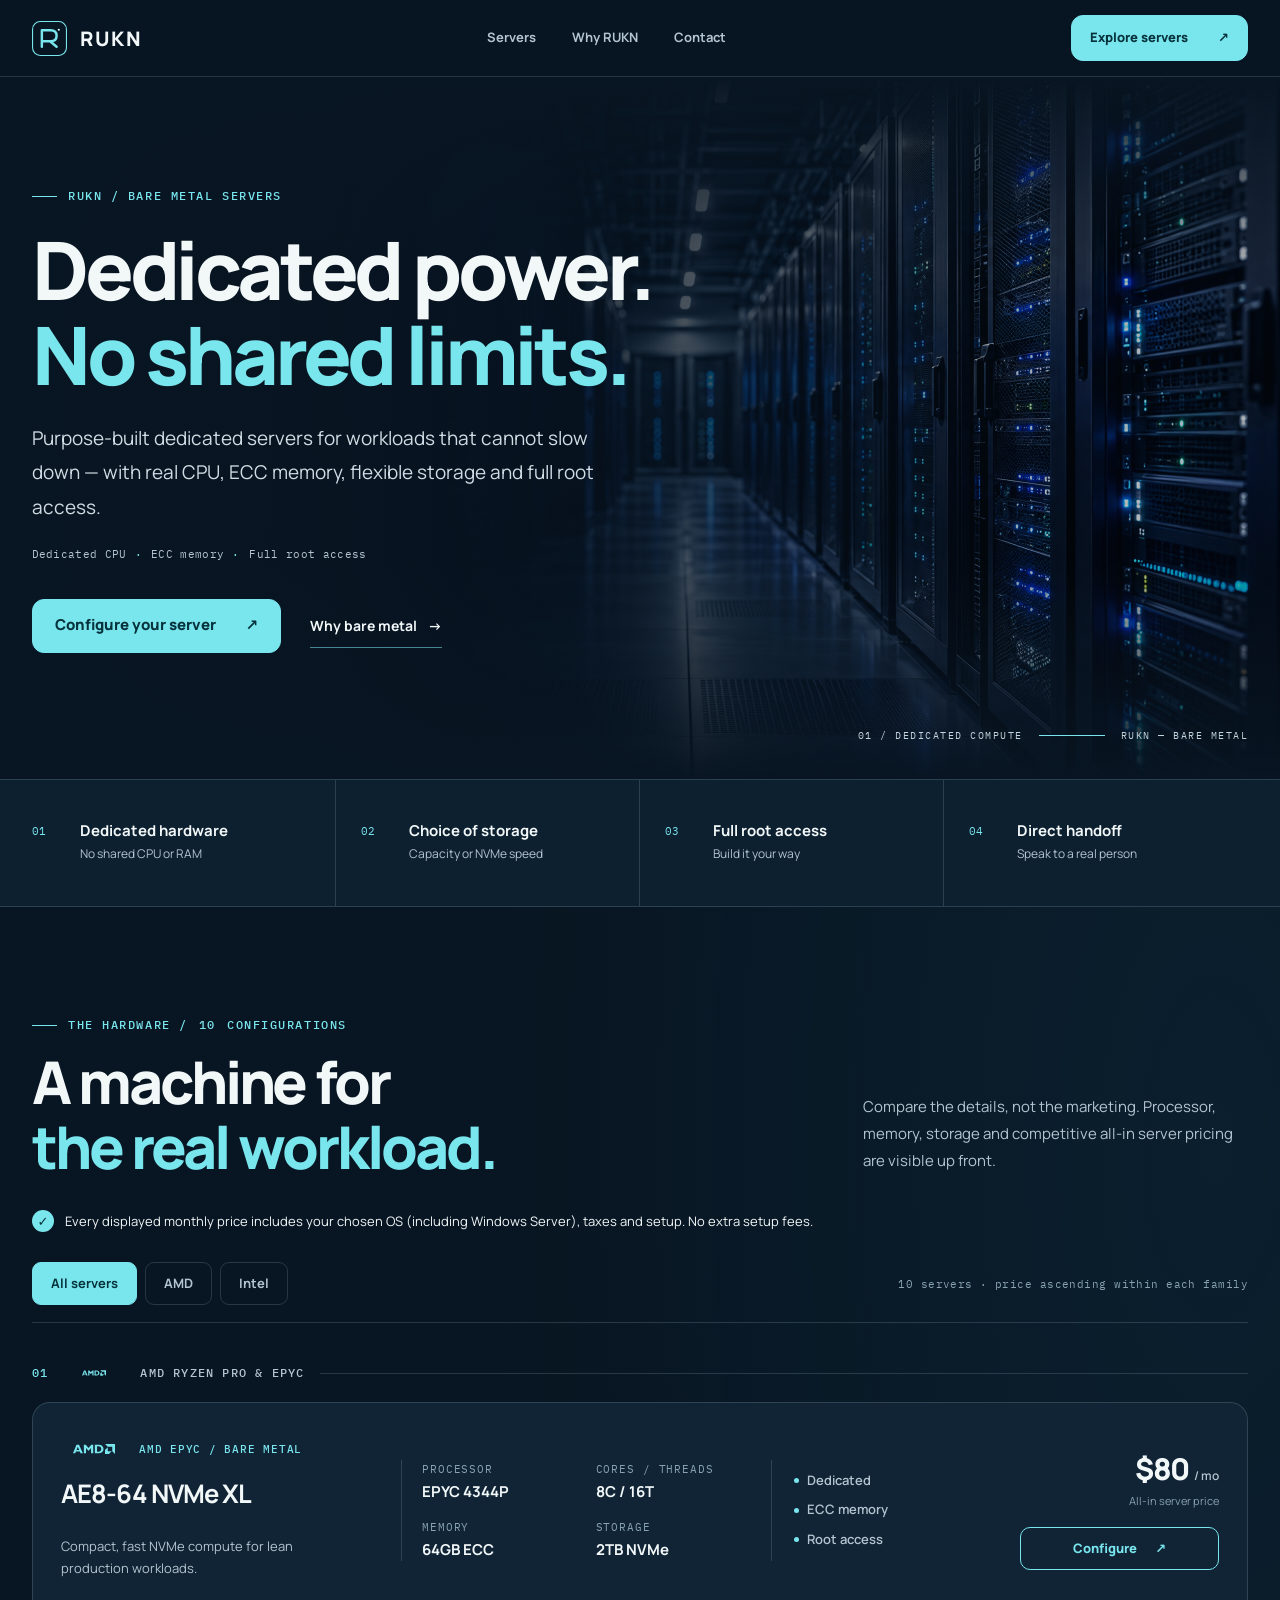
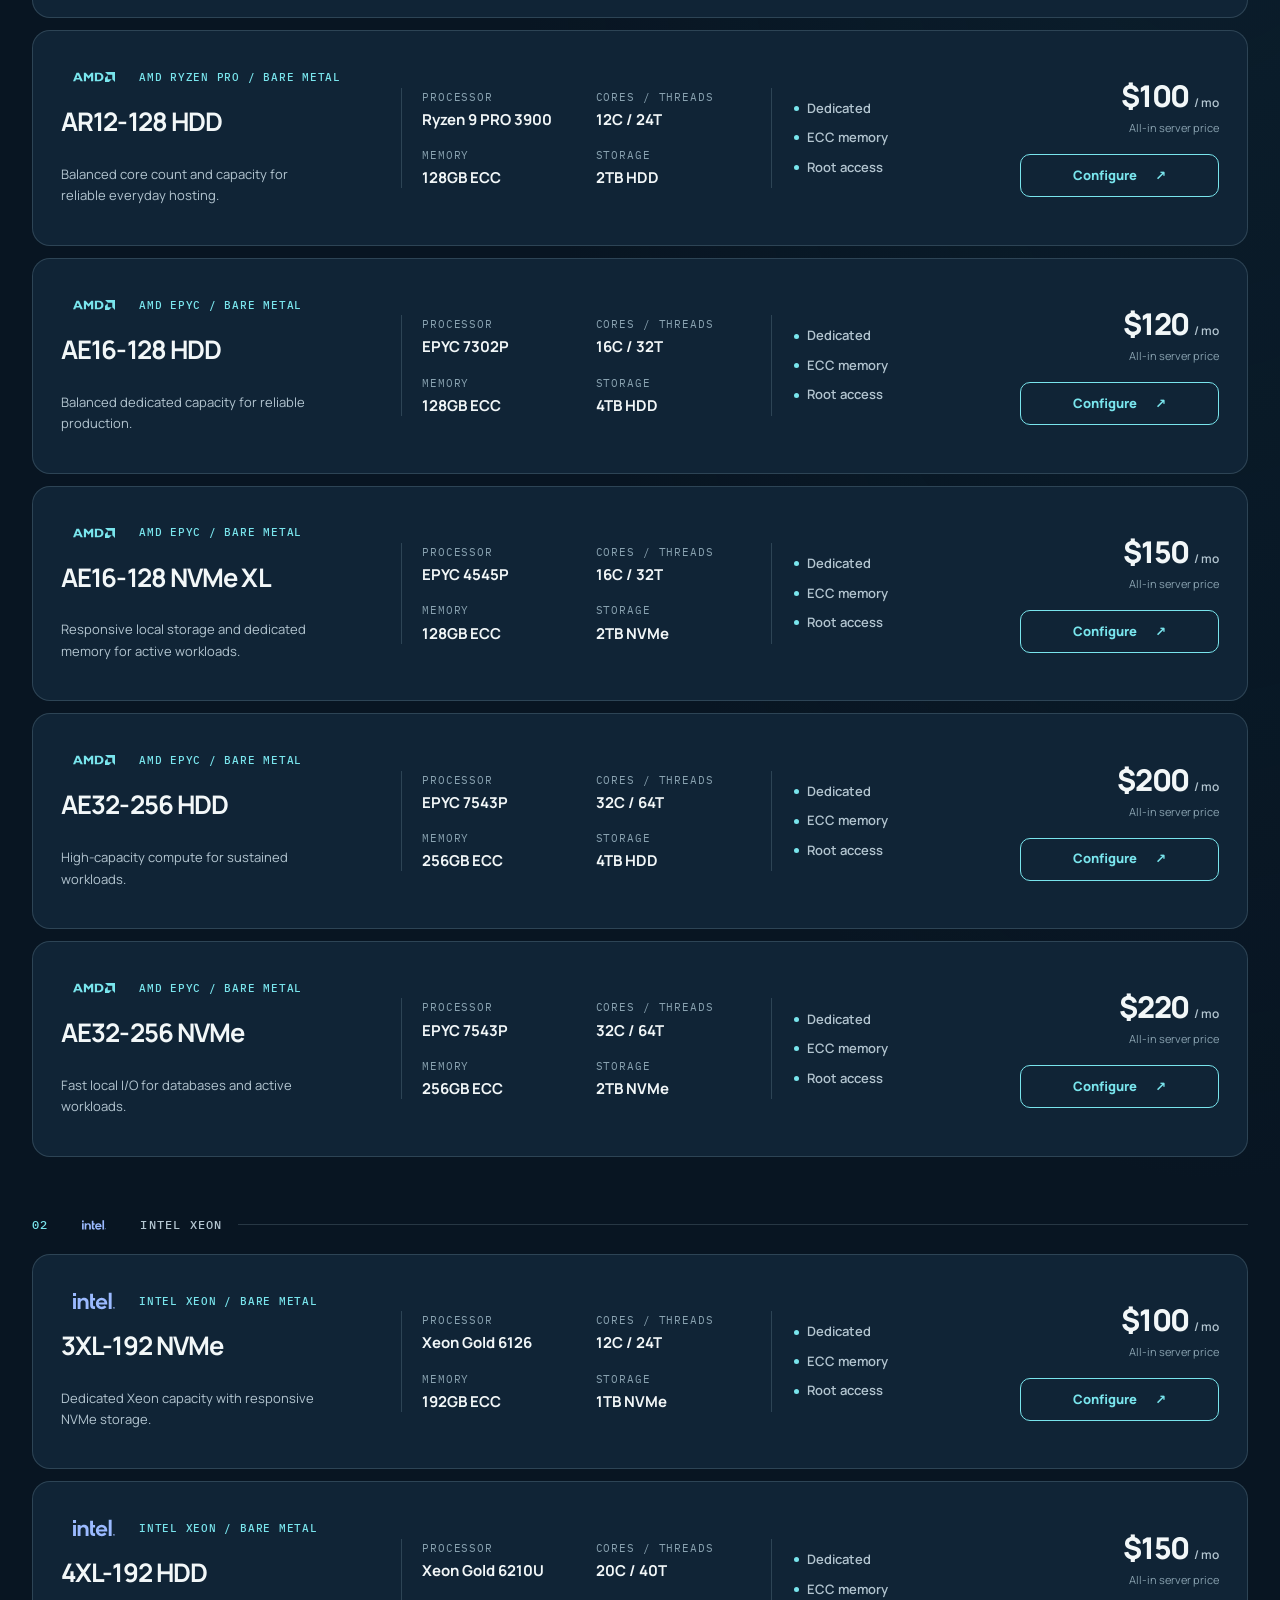
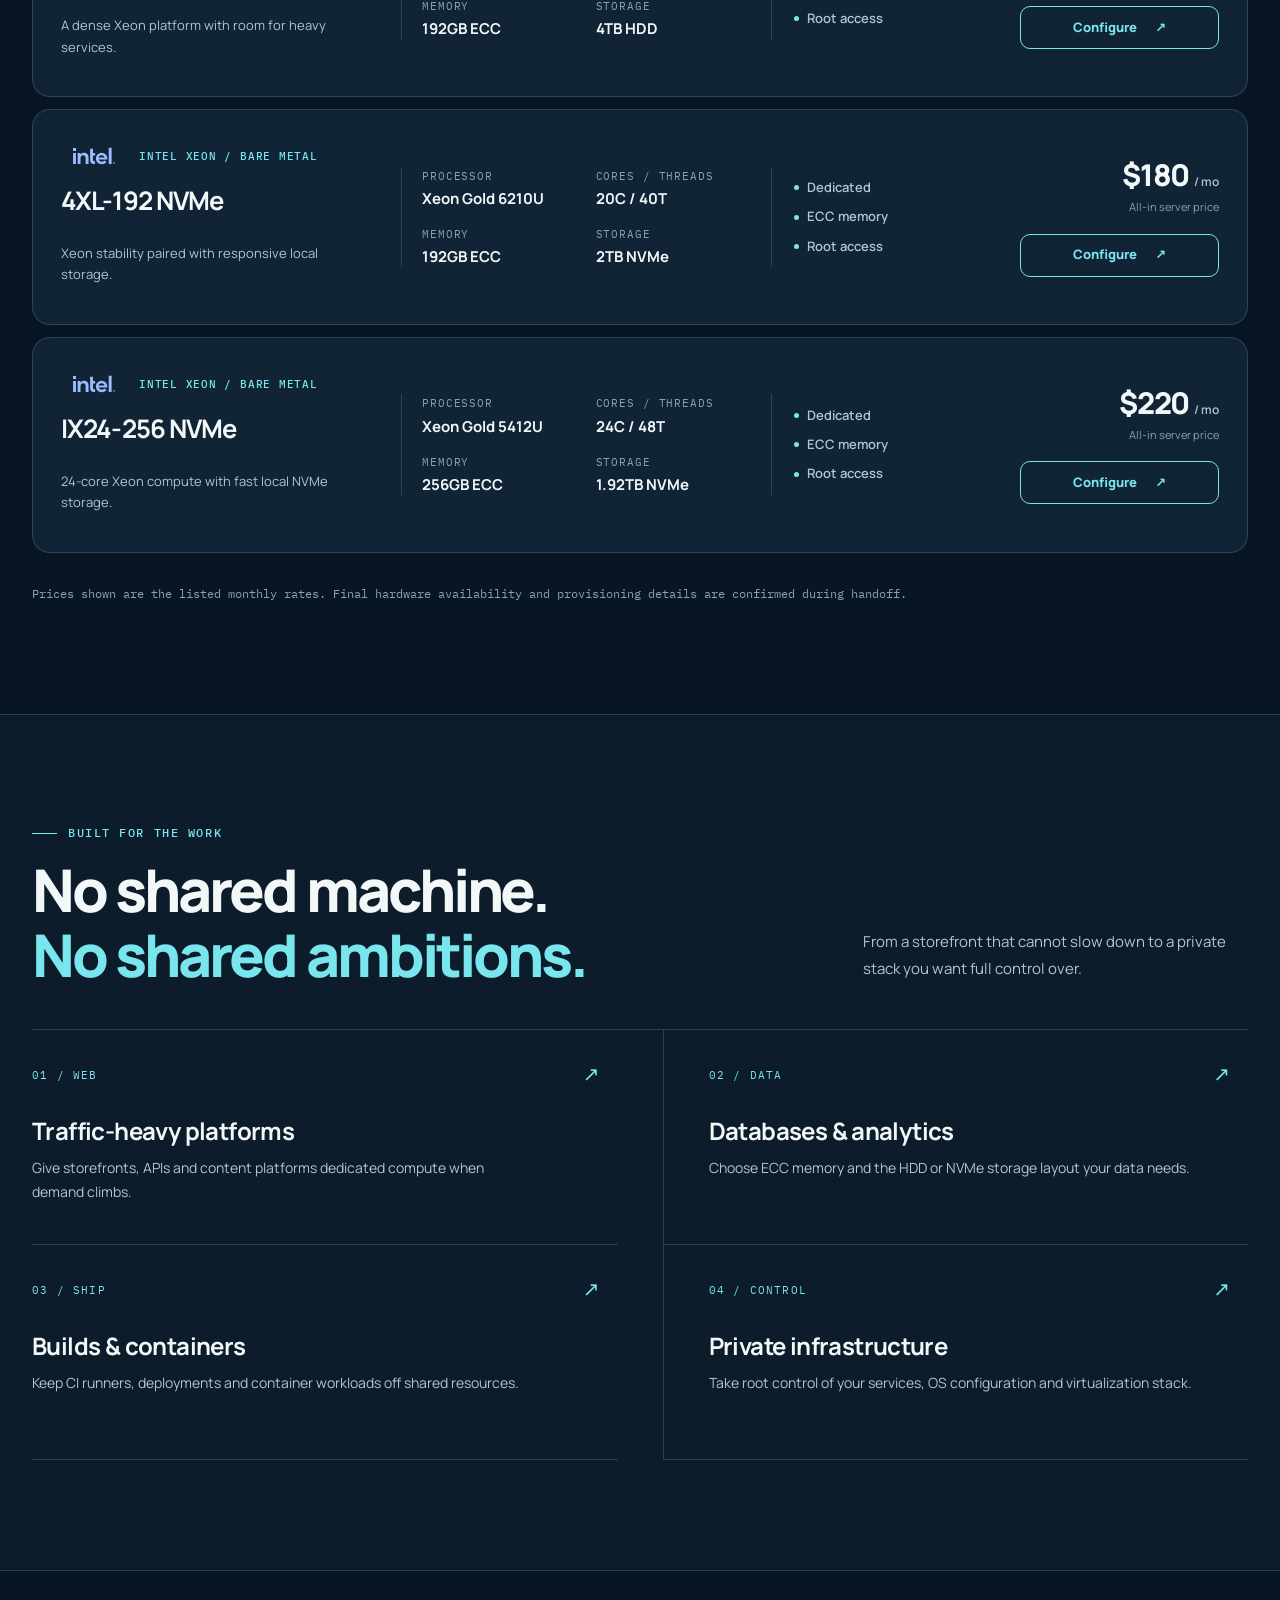
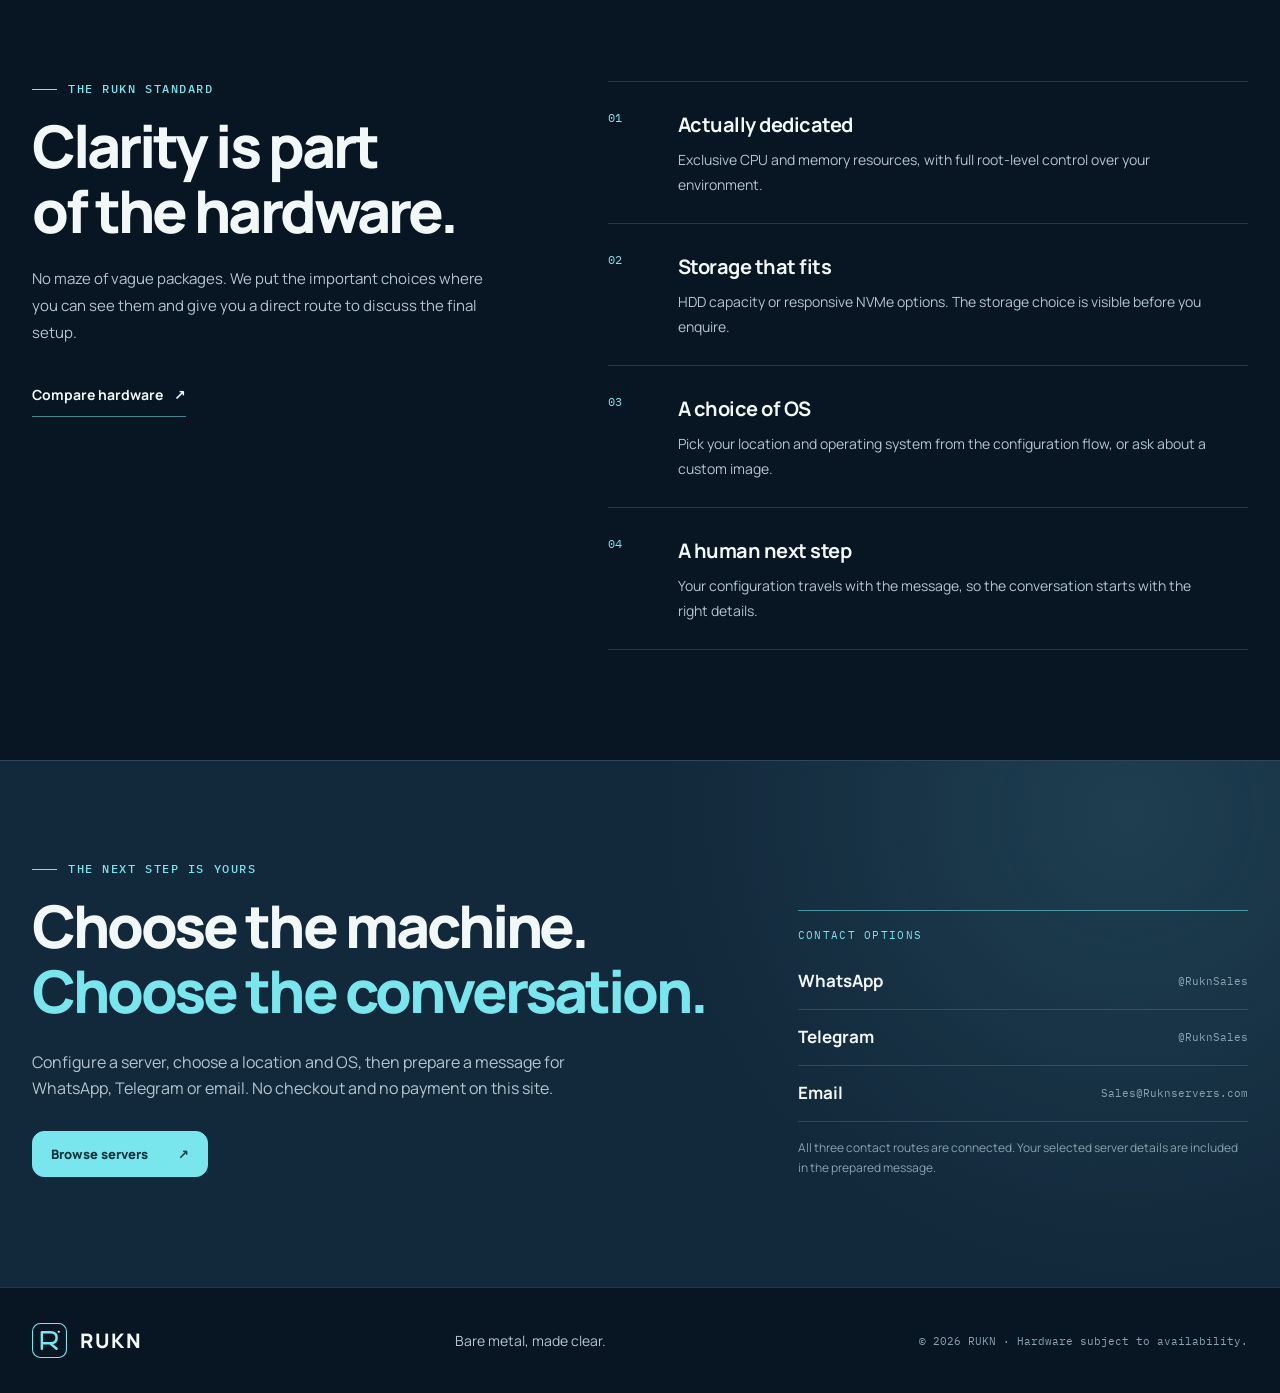
==== index.html @ 2013508a "Improve SEO metadata and social previews" ====
<!doctype html>
<html lang="en">
<head>
  <meta charset="utf-8">
  <meta name="viewport" content="width=device-width, initial-scale=1">
  <meta name="theme-color" content="#081522">
  <meta name="description" content="Compare RUKN dedicated bare metal servers with AMD and Intel CPUs, ECC RAM, NVMe storage, full root access and clear monthly pricing. Contact sales directly.">
  <meta name="keywords" content="dedicated servers, bare metal servers, AMD dedicated servers, Intel Xeon dedicated servers, NVMe dedicated servers, ECC RAM servers, root access servers, RUKN servers">
  <meta name="robots" content="index, follow, max-image-preview:large">
  <meta name="author" content="RUKN"><meta name="application-name" content="RUKN Dedicated Servers">
  <meta name="referrer" content="strict-origin-when-cross-origin">
  <link rel="canonical" href="https://ruknservers.com/">
  <meta property="og:type" content="website">
  <meta property="og:site_name" content="RUKN">
  <meta property="og:locale" content="en_US">
  <meta property="og:title" content="Dedicated Bare Metal Servers | AMD &amp; Intel | RUKN">
  <meta property="og:description" content="Compare RUKN dedicated bare metal servers with AMD and Intel CPUs, ECC RAM, NVMe storage and clear monthly pricing.">
  <meta property="og:url" content="https://ruknservers.com/">
  <meta property="og:image" content="https://ruknservers.com/assets/hero-datacenter.png">
  <meta property="og:image:secure_url" content="https://ruknservers.com/assets/hero-datacenter.png">
  <meta property="og:image:type" content="image/png">
  <meta property="og:image:width" content="2560">
  <meta property="og:image:height" content="1440">
  <meta property="og:image:alt" content="RUKN dedicated bare metal servers in a data center">
  <meta name="twitter:card" content="summary_large_image">
  <meta name="twitter:title" content="Dedicated Bare Metal Servers | AMD &amp; Intel | RUKN">
  <meta name="twitter:description" content="Compare RUKN dedicated bare metal servers with AMD and Intel CPUs, ECC RAM, NVMe storage and clear monthly pricing.">
  <meta name="twitter:image" content="https://ruknservers.com/assets/hero-datacenter.png">
  <meta name="twitter:image:alt" content="RUKN dedicated bare metal servers">
  <title>Dedicated Bare Metal Servers | AMD &amp; Intel | RUKN</title>
  <script type="application/ld+json">
  {
    "@context": "https://schema.org",
    "@type": "Organization",
    "name": "RUKN",
    "url": "https://ruknservers.com/",
    "description": "Dedicated bare metal servers with AMD and Intel CPUs, ECC RAM, NVMe storage, full root access and direct sales contact.",
    "logo": "https://ruknservers.com/assets/icons/rukn-mark.svg",
    "email": "mailto:Sales@Ruknservers.com",
    "sameAs": ["https://t.me/RuknSales", "https://wa.me/RuknSales"]
  }
  </script>

  <link rel="icon" type="image/svg+xml" href="/assets/icons/rukn-mark.svg?v=2">
  <link rel="preconnect" href="https://fonts.googleapis.com">
  <link rel="preconnect" href="https://fonts.gstatic.com" crossorigin>
  <link rel="stylesheet" href="https://fonts.googleapis.com/css2?family=IBM+Plex+Mono:wght@400;500;600&family=Manrope:wght@400;500;600;700;800&display=swap">
  <link rel="stylesheet" href="/assets/styles.css?v=20261002-hero-motion-v6">
  <script src="/assets/app.js?v=20261002-order-summary-v2" defer></script>
</head>
<body>
  <a class="skip-link" href="#main">Skip to content</a>
  <header class="site-header">
    <div class="container nav">
      <a class="brand" href="#top" aria-label="RUKN home"><span class="brand-mark" aria-hidden="true"><img src="/assets/icons/rukn-mark.svg?v=2" alt="" width="35" height="35"></span><span class="brand-word">RUKN</span></a>
      <nav class="nav-links" aria-label="Main navigation"><a href="#servers">Servers</a><a href="#standard">Why RUKN</a><a href="#contact">Contact</a></nav>
      <a class="nav-cta" href="#servers">Explore servers <span aria-hidden="true">↗</span></a>
    </div>
  </header>

  <main id="main">
    <section class="hero" id="top" aria-labelledby="hero-title">
      <div class="hero-art" aria-hidden="true"></div>
      <div class="container hero-inner">
        <div class="hero-content">
          <div class="eyebrow"><span class="eyebrow-dot"></span>RUKN / BARE METAL SERVERS</div>
          <h1 id="hero-title">Dedicated power.<br><em>No shared limits.</em></h1>
          <p class="hero-copy">Purpose-built dedicated servers for workloads that cannot slow down — with real CPU, ECC memory, flexible storage and full root access.</p>
          <div class="hero-proof" aria-label="Dedicated server benefits"><span>Dedicated CPU</span><span>ECC memory</span><span>Full root access</span></div>
          <div class="hero-actions"><a class="button-primary" href="#servers">Configure your server <span aria-hidden="true">↗</span></a><a class="button-text" href="#standard">Why bare metal <span aria-hidden="true">→</span></a></div>
        </div>
        <div class="hero-caption" aria-hidden="true"><span>01 / DEDICATED COMPUTE</span><span class="caption-line"></span><span>RUKN — BARE METAL</span></div>
      </div>
    </section>

    <section class="trust-bar" aria-label="RUKN service fundamentals"><div class="container trust-inner">
      <div><span class="trust-number">01</span><strong>Dedicated hardware</strong><small>No shared CPU or RAM</small></div>
      <div><span class="trust-number">02</span><strong>Choice of storage</strong><small>Capacity or NVMe speed</small></div>
      <div><span class="trust-number">03</span><strong>Full root access</strong><small>Build it your way</small></div>
      <div><span class="trust-number">04</span><strong>Direct handoff</strong><small>Speak to a real person</small></div>
    </div></section>

    <section class="catalog section" id="servers" aria-labelledby="catalog-title"><div class="container">
      <div class="section-head"><div><div class="eyebrow">THE HARDWARE / <span id="totalCount">10</span> CONFIGURATIONS</div><h2 id="catalog-title">A machine for<br><em>the real workload.</em></h2></div><p>Compare the details, not the marketing. Processor, memory, storage and competitive all-in server pricing are visible up front.</p></div>
      <p class="pricing-inclusion"><span aria-hidden="true">✓</span>Every displayed monthly price includes your chosen OS (including Windows Server), taxes and setup. No extra setup fees.</p>
      <div class="catalog-toolbar"><div class="catalog-nav" role="group" aria-label="Filter server families"><button class="filter-button active" type="button" data-filter="all" aria-pressed="true">All servers</button><button class="filter-button" type="button" data-filter="amd" aria-pressed="false">AMD</button><button class="filter-button" type="button" data-filter="intel" aria-pressed="false">Intel</button></div><p class="catalog-sort" id="catalogCount" aria-live="polite">10 servers · price ascending within each family</p></div>
      <div class="catalog-group" id="amdGroup"><div class="group-heading"><span class="group-number">01</span><img src="/assets/icons/amd.svg?v=2" width="60" height="24" alt="AMD"><span>AMD Ryzen PRO &amp; EPYC</span><span class="group-rule"></span></div><div class="product-list" id="amdList"></div></div>
      <div class="catalog-group" id="intelGroup"><div class="group-heading"><span class="group-number">02</span><img src="/assets/icons/intel.svg?v=2" width="60" height="24" alt="Intel"><span>Intel Xeon</span><span class="group-rule"></span></div><div class="product-list" id="intelList"></div></div>
      <p class="catalog-disclaimer">Prices shown are the listed monthly rates. Final hardware availability and provisioning details are confirmed during handoff.</p>
    </div></section>

    <section class="use-section section" aria-labelledby="use-title"><div class="container"><div class="section-head section-head-compact"><div><div class="eyebrow">BUILT FOR THE WORK</div><h2 id="use-title">No shared machine.<br><em>No shared ambitions.</em></h2></div><p>From a storefront that cannot slow down to a private stack you want full control over.</p></div>
      <div class="use-grid">
        <a class="use-card" href="#servers"><span>01 / WEB</span><h3>Traffic-heavy platforms</h3><p>Give storefronts, APIs and content platforms dedicated compute when demand climbs.</p><i aria-hidden="true">↗</i></a>
        <a class="use-card" href="#servers"><span>02 / DATA</span><h3>Databases &amp; analytics</h3><p>Choose ECC memory and the HDD or NVMe storage layout your data needs.</p><i aria-hidden="true">↗</i></a>
        <a class="use-card" href="#servers"><span>03 / SHIP</span><h3>Builds &amp; containers</h3><p>Keep CI runners, deployments and container workloads off shared resources.</p><i aria-hidden="true">↗</i></a>
        <a class="use-card" href="#servers"><span>04 / CONTROL</span><h3>Private infrastructure</h3><p>Take root control of your services, OS configuration and virtualization stack.</p><i aria-hidden="true">↗</i></a>
      </div>
    </div></section>

    <section class="standard-section section" id="standard" aria-labelledby="standard-title"><div class="container standard-layout"><div class="standard-intro"><div class="eyebrow">THE RUKN STANDARD</div><h2 id="standard-title">Clarity is part<br>of the hardware.</h2><p>No maze of vague packages. We put the important choices where you can see them and give you a direct route to discuss the final setup.</p><a class="inline-link" href="#servers">Compare hardware <span aria-hidden="true">↗</span></a></div><div class="standard-list"><article><span>01</span><div><h3>Actually dedicated</h3><p>Exclusive CPU and memory resources, with full root-level control over your environment.</p></div></article><article><span>02</span><div><h3>Storage that fits</h3><p>HDD capacity or responsive NVMe options. The storage choice is visible before you enquire.</p></div></article><article><span>03</span><div><h3>A choice of OS</h3><p>Pick your location and operating system from the configuration flow, or ask about a custom image.</p></div></article><article><span>04</span><div><h3>A human next step</h3><p>Your configuration travels with the message, so the conversation starts with the right details.</p></div></article></div></div></section>

    <section class="contact-section" id="contact" aria-labelledby="contact-title"><div class="container contact-layout"><div><div class="eyebrow">THE NEXT STEP IS YOURS</div><h2 id="contact-title">Choose the machine.<br><em>Choose the conversation.</em></h2><p>Configure a server, choose a location and OS, then prepare a message for WhatsApp, Telegram or email. No checkout and no payment on this site.</p><a class="button-primary" href="#servers">Browse servers <span aria-hidden="true">↗</span></a></div><div class="contact-rail"><span class="contact-rail-title">CONTACT OPTIONS</span><div class="contact-route">WhatsApp <span>@RuknSales</span></div><div class="contact-route">Telegram <span>@RuknSales</span></div><div class="contact-route">Email <span>Sales@Ruknservers.com</span></div><small>All three contact routes are connected. Your selected server details are included in the prepared message.</small></div></div></section>
  </main>
  <footer class="site-footer"><div class="container footer-inner"><a class="brand" href="#top" aria-label="RUKN, back to top"><span class="brand-mark" aria-hidden="true"><img src="/assets/icons/rukn-mark.svg?v=2" alt="" width="35" height="35"></span><span class="brand-word">RUKN</span></a><p>Bare metal, made clear.</p><small>© 2026 RUKN · Hardware subject to availability.</small></div></footer>

  <dialog class="order-dialog" id="orderDialog" aria-labelledby="orderTitle" aria-describedby="orderDescription"><div class="order-shell">
    <div class="order-top"><div><div class="eyebrow">CONFIGURE YOUR SERVER</div><h2 id="orderTitle">Server</h2><p id="orderDescription">Choose your preferences and prepare your message. No payment is taken here.</p></div><button class="dialog-close" type="button" data-close-order aria-label="Close configuration dialog">×</button></div>
    <aside class="order-selected" aria-label="Order summary"><span class="selected-label">ORDER SUMMARY</span><div class="order-hero-line"><strong id="orderHardware">—</strong><span class="order-selected-price" id="summaryPrice">—</span></div><small class="order-inclusion">Chosen OS (including Windows), taxes &amp; setup included</small></aside>
    <fieldset class="order-fieldset" id="locationField">
      <legend><span>01</span> Server location</legend>
      <div class="location-choice" role="radiogroup" aria-label="Select server country">
        <label><input type="radio" name="country" value="USA"><span class="location-option"><img src="/assets/icons/flags/us.svg?v=1" alt="" width="24" height="16"><span class="location-name">USA</span></span></label>
        <label><input type="radio" name="country" value="Germany"><span class="location-option"><img src="/assets/icons/flags/de.svg?v=1" alt="" width="24" height="16"><span class="location-name">Germany</span></span></label>
        <label><input type="radio" name="country" value="Spain"><span class="location-option"><img src="/assets/icons/flags/es.svg?v=1" alt="" width="24" height="16"><span class="location-name">Spain</span></span></label>
        <label><input type="radio" name="country" value="France"><span class="location-option"><img src="/assets/icons/flags/fr.svg?v=1" alt="" width="24" height="16"><span class="location-name">France</span></span></label>
        <label><input type="radio" name="country" value="UK"><span class="location-option"><img src="/assets/icons/flags/gb.svg?v=1" alt="" width="24" height="16"><span class="location-name">UK</span></span></label>
      </div>
    </fieldset>
    <fieldset class="order-fieldset" id="osField"><legend><span>02</span> Operating system</legend><p class="field-help">Tap an OS to select it, then choose a version if needed.</p><input type="hidden" id="os" value=""><div class="os-choice" role="group" aria-label="Choose operating system"><div class="os-tile" data-os-family="Ubuntu"><button type="button" class="os-family-button" aria-pressed="false"><img src="/assets/icons/ubuntu.svg?v=2" alt="" width="24" height="24"><span>Ubuntu</span></button><select class="os-version-select" aria-label="Ubuntu version"><option>24.04 LTS</option><option>26.04 LTS</option></select></div><div class="os-tile" data-os-family="Debian"><button type="button" class="os-family-button" aria-pressed="false"><img src="/assets/icons/debian.svg?v=2" alt="" width="24" height="24"><span>Debian</span></button><select class="os-version-select" aria-label="Debian version"><option>12</option><option>13</option></select></div><div class="os-tile" data-os-family="AlmaLinux"><button type="button" class="os-family-button" aria-pressed="false"><img src="/assets/icons/almalinux.svg?v=2" alt="" width="24" height="24"><span>AlmaLinux</span></button><select class="os-version-select" aria-label="AlmaLinux version"><option>9</option></select></div><div class="os-tile" data-os-family="Windows"><button type="button" class="os-family-button" aria-pressed="false"><span class="windows-logo" aria-hidden="true"><i></i><i></i><i></i><i></i></span><span>Windows</span></button><select class="os-version-select" aria-label="Windows Server version"><option>Server 2025</option><option>Server 2022</option></select></div><button type="button" class="os-custom" data-os="Other / Custom" aria-pressed="false"><span class="os-custom-icon" aria-hidden="true">+</span><span>Other<small>Custom image</small></span></button></div></fieldset>
    <fieldset class="order-fieldset" id="channelField"><legend><span>03</span> Preferred contact</legend><div class="channel-choice" role="group" aria-label="Choose contact channel"><button class="channel-card" type="button" data-channel="whatsapp" aria-pressed="false"><span class="channel-icon whatsapp-icon" aria-hidden="true"><svg viewBox="0 0 24 24"><path d="M12 3a8.8 8.8 0 0 0-7.6 13.3L3 21l4.9-1.3A9 9 0 1 0 12 3Z"/><path d="M8.4 8.2c.2-.3.4-.3.7.1l.6 1.4c.1.2.1.4-.1.6l-.5.6c.6 1.1 1.5 2 2.6 2.6l.6-.5c.2-.2.4-.2.6-.1l1.4.6c.3.1.4.3.4.5v.5c0 .3-.1.5-.3.7-.3.3-.8.5-1.3.5-1.1 0-2.8-.8-4.1-2.1s-2.1-3-2.1-4.1c0-.5.2-1 .5-1.3Z"/></svg></span><strong>WhatsApp</strong><small>Direct message</small></button><button class="channel-card" type="button" data-channel="telegram" aria-pressed="false"><span class="channel-icon telegram-icon" aria-hidden="true"><svg viewBox="0 0 24 24"><path d="m21 4-17.5 6.8c-.8.3-.8 1.4 0 1.7l4.3 1.4 1.7 5.4c.2.7 1.1.9 1.6.4l2.4-2.4 4.5 3.3c.6.4 1.4.1 1.6-.6L22 5.2c.2-.8-.4-1.5-1-1.2Z"/><path d="m8 13.9 8.7-6.1"/></svg></span><strong>Telegram</strong><small>Direct message</small></button><button class="channel-card" type="button" data-channel="email" aria-pressed="false"><span class="channel-icon email-icon" aria-hidden="true">✉</span><strong>Email</strong><small>Open email draft</small></button></div></fieldset>
    <div class="order-bottom"><div class="order-mini-summary"><span id="summaryServer">Server</span><small id="selectionSummary">Choose your location, OS and contact</small></div><p class="form-error" id="formError" role="alert"></p><button class="dialog-submit" type="button" id="sendOrder" disabled>Choose a contact method <span aria-hidden="true">↗</span></button><div class="form-success" id="formSuccess" role="status" aria-live="polite"></div><p class="contact-note">Select a channel to continue · WhatsApp @RuknSales · Telegram @RuknSales · Sales@Ruknservers.com</p></div>
  </div></dialog>
</body>
</html>
---- assets/styles.css ----
:root {
  --ink: #081522;
  --ink-soft: #0d1e2e;
  --surface: #122639;
  --surface-high: #193248;
  --line: rgba(191, 222, 238, .17);
  --line-hot: rgba(121, 229, 237, .55);
  --text: #f2f7f8;
  --muted: #b3c5d0;
  --subtle: #89a2b0;
  --accent: #79e5ed;
  --accent-ink: #06323c;
  --accent-soft: rgba(121, 229, 237, .11);
  --danger: #ffafa4;
  --max: 1320px;
}
* { box-sizing: border-box; }
html { scroll-behavior: smooth; scroll-padding-top: 90px; }
body { margin: 0; background: var(--ink); color: var(--text); font: 400 16px/1.65 'Manrope', system-ui, sans-serif; }
body:has(dialog[open]) { overflow: hidden; }
a { color: inherit; text-decoration: none; }
button, select { font: inherit; }
button { cursor: pointer; }
img, svg { display: block; }
.container { width: min(calc(100% - 64px), var(--max)); margin-inline: auto; }
:focus-visible { outline: 2px solid var(--accent); outline-offset: 3px; }
.skip-link { position: fixed; top: -60px; left: 12px; z-index: 100; padding: 10px 16px; background: var(--accent); color: var(--accent-ink); border-radius: 0 0 12px 12px; font-weight: 800; }
.skip-link:focus { top: 0; }
.eyebrow, .trust-number, .group-heading, .spec-label, .product-kicker, .use-card > span, .standard-list article > span, .catalog-sort, .selected-label, .order-fieldset legend, .contact-rail-title, .contact-note, .hero-caption, .catalog-disclaimer, .site-footer small { font-family: 'IBM Plex Mono', ui-monospace, monospace; }
.eyebrow { display: flex; align-items: center; gap: 11px; color: var(--accent); font-size: 12px; font-weight: 500; letter-spacing: .13em; line-height: 1.4; }
.eyebrow::before { content: ''; flex: 0 0 25px; height: 1px; background: var(--accent); }
.eyebrow-dot { display: none; }

/* Navigation */
.site-header { position: sticky; top: 0; z-index: 30; background: rgba(8, 21, 34, .94); border-bottom: 1px solid var(--line); backdrop-filter: blur(18px); }
.nav { min-height: 76px; display: flex; align-items: center; justify-content: space-between; gap: 28px; }
.brand { display: inline-flex; align-items: center; gap: 13px; white-space: nowrap; }
.brand-mark { width: 35px; height: 35px; flex: 0 0 35px; }
.brand-mark img { width: 35px; height: 35px; }
.brand-word { font-size: 20px; font-weight: 800; letter-spacing: .075em; }
.nav-links { display: flex; align-items: center; gap: 36px; color: var(--muted); font-size: 13px; font-weight: 700; }
.nav-links a:hover { color: var(--accent); }
.nav-cta, .button-primary { display: inline-flex; align-items: center; justify-content: center; gap: 30px; min-height: 46px; border: 1px solid var(--accent); border-radius: 12px; background: var(--accent); color: var(--accent-ink); padding: 11px 18px; font-size: 13px; font-weight: 800; white-space: nowrap; transition: background .2s ease, transform .2s ease, box-shadow .2s ease; }
.nav-cta:hover, .button-primary:hover { background: #adf6f8; transform: translateY(-2px); box-shadow: 0 12px 32px rgba(121,229,237,.13); }

/* Hero: the image is atmospheric, not a separate card or a real-location claim. */
.hero { position: relative; isolation: isolate; min-height: min(710px, 78svh); overflow: hidden; background: #081522; }
.hero-art { position: absolute; inset: 0; z-index: -2; background-image: url('/assets/hero-datacenter.png?v=1'); background-size: cover; background-position: center right; opacity: .87; animation: hero-image-in 1.25s cubic-bezier(.2,.7,.2,1) both; }
.hero::before { content: ''; position: absolute; z-index: -1; inset: 0; background: linear-gradient(90deg, #081522 1%, rgba(8,21,34,.97) 26%, rgba(8,21,34,.68) 54%, rgba(8,21,34,.18) 83%), linear-gradient(0deg, #081522 0%, transparent 31%, rgba(8,21,34,.05) 73%, #081522 100%); }
.hero-inner { min-height: inherit; position: relative; display: flex; align-items: center; padding-block: 110px 125px; }
.hero-content { max-width: 850px; }
.hero-content > * { opacity: 0; animation: hero-reveal .7s cubic-bezier(.2,.7,.2,1) forwards; }
.hero-content > :nth-child(1) { animation-delay: .08s; }
.hero-content > :nth-child(2) { animation-delay: .18s; }
.hero-content > :nth-child(3) { animation-delay: .28s; }
.hero-content > :nth-child(4) { animation-delay: .38s; }
.hero-content > :nth-child(5) { animation-delay: .48s; }
.hero h1 { max-width: 850px; margin: 22px 0 25px; font-size: clamp(3.6rem, 6.3vw, 6.65rem); font-weight: 800; line-height: 1.05; letter-spacing: -.052em; text-wrap: balance; }
.hero h1 em, .section-head h2 em, .contact-layout h2 em { font-style: normal; color: var(--accent); }
.hero-copy { max-width: 600px; margin: 0; color: #d0dde4; font-size: clamp(16px, 1.5vw, 19px); line-height: 1.8; }
.hero-proof { display: flex; flex-wrap: wrap; gap: 9px; margin-top: 23px; color: var(--muted); font: 11px 'IBM Plex Mono', monospace; letter-spacing: .03em; }
.hero-proof span { display: inline-flex; align-items: center; gap: 8px; }
.hero-proof span:not(:last-child)::after { content: '·'; color: var(--accent); }
.hero-actions { display: flex; flex-wrap: wrap; align-items: center; gap: 16px 28px; margin-top: 38px; }
.hero-actions .button-primary { min-height: 54px; padding-inline: 22px; font-size: 15px; }
.button-text, .inline-link { display: inline-flex; align-items: center; gap: 11px; min-height: 44px; color: var(--text); font-size: 14px; font-weight: 700; border-bottom: 1px solid var(--line-hot); transition: color .2s ease, gap .2s ease; }
.button-text:hover, .inline-link:hover { color: var(--accent); gap: 16px; }
.hero-caption { position: absolute; bottom: 35px; right: 0; display: flex; align-items: center; gap: 16px; color: #c2d4dc; font-size: 10px; letter-spacing: .15em; }
.caption-line { width: 66px; height: 1px; background: var(--accent); }
@keyframes hero-image-in { from { opacity: 0; transform: scale(1.035); } to { opacity: .87; transform: scale(1); } }
@keyframes hero-reveal { from { opacity: 0; transform: translateY(14px); } to { opacity: 1; transform: translateY(0); } }
.trust-bar { border-block: 1px solid var(--line); background: #0d2030; }
.trust-inner { display: grid; grid-template-columns: repeat(4, 1fr); }
.trust-inner > div { min-height: 126px; display: grid; align-content: center; grid-template-columns: 36px 1fr; gap: 3px 12px; padding: 18px 25px; border-right: 1px solid var(--line); }
.trust-inner > div:first-child { padding-left: 0; }
.trust-inner > div:last-child { border-right: 0; }
.trust-number { grid-row: span 2; align-self: start; color: var(--accent); font-size: 11px; }
.trust-inner strong { font-size: 15px; line-height: 1.25; }
.trust-inner small { color: var(--muted); font-size: 12px; }

/* Catalog */
.section { padding-block: 110px; }
.catalog { background: radial-gradient(ellipse at 95% 8%, rgba(19,63,82,.24), transparent 42%), var(--ink); }
.section-head { display: flex; align-items: end; justify-content: space-between; gap: 48px; margin-bottom: 46px; }
.section-head h2, .standard-intro h2, .contact-layout h2 { margin: 16px 0 0; font-size: clamp(2.7rem, 4.6vw, 4.7rem); font-weight: 800; line-height: 1.1; letter-spacing: -.05em; text-wrap: balance; }
.section-head > p { max-width: 385px; margin: 0 0 5px; color: var(--muted); font-size: 15px; line-height: 1.8; }
.pricing-inclusion { display: flex; align-items: center; gap: 11px; margin: -15px 0 30px; color: var(--text); font-size: 13px; line-height: 1.55; }
.pricing-inclusion span { flex: 0 0 22px; width: 22px; height: 22px; display: grid; place-items: center; border-radius: 50%; color: var(--accent-ink); background: var(--accent); font-weight: 800; }
.catalog-toolbar { display: flex; justify-content: space-between; align-items: center; gap: 14px; margin-bottom: 38px; padding: 0 0 17px; border-bottom: 1px solid var(--line); }
.catalog-nav { display: flex; gap: 8px; }
.filter-button { min-height: 43px; border: 1px solid var(--line); border-radius: 9px; background: transparent; color: var(--muted); padding: 9px 18px; font-size: 13px; font-weight: 700; transition: background .2s, color .2s, border-color .2s; }
.filter-button:hover, .filter-button.active { color: var(--accent-ink); border-color: var(--accent); background: var(--accent); }
.catalog-sort { margin: 0; color: var(--subtle); font-size: 11px; letter-spacing: .04em; }
.catalog-group { margin-bottom: 56px; }
.catalog-group[hidden] { display: none; }
.group-heading { display: flex; align-items: center; gap: 16px; margin-bottom: 17px; color: var(--muted); font-size: 12px; font-weight: 500; letter-spacing: .1em; text-transform: uppercase; }
.group-heading img { width: 60px; height: 24px; object-fit: contain; }
.group-number { color: var(--accent); font-size: 12px; }
.group-rule { height: 1px; flex: 1; background: var(--line); }
.product-list { display: grid; gap: 12px; }
.product-row { position: relative; display: grid; grid-template-columns: minmax(210px, 1.2fr) minmax(270px, 1.4fr) minmax(145px, .77fr) minmax(150px, .75fr); align-items: center; gap: 22px; min-height: 178px; padding: 25px 28px; background: #102436; border: 1px solid var(--line); border-radius: 18px; transition: transform .2s ease, border-color .2s ease, background .2s ease; }
.product-row::before { content: ''; position: absolute; inset: 22px auto 22px 0; width: 2px; background: transparent; border-radius: 3px; transition: background .2s; }
.product-row:hover { background: #173148; border-color: var(--line-hot); transform: translateY(-2px); }
.product-row:hover::before { background: var(--accent); }
.product-identity { min-width: 0; }
.product-kicker { display: flex; align-items: center; gap: 12px; color: var(--accent); font-size: 11px; font-weight: 500; letter-spacing: .07em; text-transform: uppercase; }
.family-logo { width: 66px; height: 42px; object-fit: contain; flex: 0 0 66px; }
.product-name { margin-top: 7px; font-size: clamp(21px, 2vw, 29px); font-weight: 700; letter-spacing: -.035em; line-height: 1.3; }
.product-description { max-width: 270px; margin-top: 8px; color: var(--muted); font-size: 13px; line-height: 1.65; }
.product-specs { display: grid; grid-template-columns: repeat(2, minmax(0, 1fr)); gap: 16px 18px; padding: 0 20px; border-inline: 1px solid var(--line); }
.spec { min-width: 0; }
.spec-label { display: block; margin-bottom: 4px; color: var(--subtle); font-size: 11px; letter-spacing: .08em; text-transform: uppercase; }
.spec-value { display: block; font-size: 15px; font-weight: 700; line-height: 1.35; overflow-wrap: anywhere; }
.feature-line { display: flex; flex-direction: column; align-items: flex-start; gap: 8px; color: var(--muted); font-size: 13px; font-weight: 600; }
.feature-line span { display: flex; gap: 8px; align-items: center; }
.feature-line span::before { content: ''; width: 5px; height: 5px; border-radius: 50%; background: var(--accent); }
.product-price { display: flex; flex-direction: column; align-items: flex-end; text-align: right; white-space: nowrap; }
.price { font-size: 30px; font-weight: 800; letter-spacing: -.04em; line-height: 1.2; }
.price small { color: var(--muted); font-size: 12px; font-weight: 600; letter-spacing: 0; }
.price-note { margin-top: 5px; color: var(--subtle); font-size: 11px; }
.order-button { width: 100%; min-height: 43px; display: inline-flex; justify-content: center; align-items: center; gap: 18px; margin-top: 17px; padding: 9px 13px; border: 1px solid var(--accent); border-radius: 10px; color: var(--accent); background: transparent; font-size: 13px; font-weight: 800; transition: background .2s, color .2s; }
.order-button:hover { color: var(--accent-ink); background: var(--accent); }
.catalog-disclaimer { margin: -25px 0 0; color: var(--subtle); font-size: 12px; line-height: 1.7; }
/* Use cases and standards */
.use-section { background: #0c1c2a; border-block: 1px solid var(--line); }
.section-head-compact { margin-bottom: 42px; }
.use-grid { display: grid; grid-template-columns: repeat(2, minmax(0, 1fr)); column-gap: 45px; border-top: 1px solid var(--line); }
.use-card { position: relative; min-height: 215px; padding: 30px 42px 35px 0; border-bottom: 1px solid var(--line); }
.use-card:nth-child(even) { padding-left: 45px; border-left: 1px solid var(--line); }
.use-card:hover h3, .use-card:focus-visible h3 { color: var(--accent); }
.use-card > span { color: var(--accent); font-size: 11px; letter-spacing: .11em; }
.use-card h3 { margin: 29px 0 10px; font-size: 24px; line-height: 1.25; letter-spacing: -.025em; transition: color .2s; }
.use-card p { max-width: 490px; margin: 0; color: var(--muted); font-size: 14px; line-height: 1.7; }
.use-card i { position: absolute; right: 18px; top: 27px; color: var(--accent); font-size: 20px; font-style: normal; }
.standard-section { background: #081522; }
.standard-layout { display: grid; grid-template-columns: .85fr 1.15fr; gap: clamp(55px, 8vw, 150px); }
.standard-intro { position: sticky; top: 136px; align-self: start; }
.standard-intro h2 { margin-bottom: 21px; }
.standard-intro p { max-width: 480px; margin: 0 0 27px; color: var(--muted); font-size: 15px; line-height: 1.8; }
.standard-list { border-top: 1px solid var(--line); }
.standard-list article { display: grid; grid-template-columns: 55px 1fr; gap: 15px; padding: 26px 0; border-bottom: 1px solid var(--line); }
.standard-list article > span { color: var(--accent); font-size: 12px; }
.standard-list h3 { margin: 0 0 7px; font-size: 20px; letter-spacing: -.025em; }
.standard-list p { max-width: 540px; margin: 0; color: var(--muted); font-size: 14px; line-height: 1.75; }
.contact-section { padding: 100px 0 110px; background: radial-gradient(circle at 88% 10%, rgba(121,229,237,.12), transparent 38%), #12283b; border-top: 1px solid var(--line); }
.contact-layout { display: grid; grid-template-columns: 1.2fr .8fr; align-items: end; gap: 90px; }
.contact-layout h2 { max-width: 800px; }
.contact-layout p { max-width: 590px; margin: 25px 0 30px; color: var(--muted); font-size: 16px; }
.contact-rail { border-top: 1px solid var(--line-hot); }
.contact-rail-title { display: block; padding: 15px 0 10px; color: var(--accent); font-size: 11px; letter-spacing: .12em; }
.contact-rail .contact-route { display: flex; justify-content: space-between; align-items: center; gap: 15px; min-height: 56px; border-bottom: 1px solid var(--line); font-size: 17px; font-weight: 700; }
.contact-route span { color: var(--subtle); font: 11px 'IBM Plex Mono', monospace; text-align: right; }
.contact-rail small { display: block; margin-top: 16px; color: var(--subtle); font-size: 12px; }
.site-footer { border-top: 1px solid var(--line); background: #081522; }
.footer-inner { min-height: 105px; display: flex; align-items: center; justify-content: space-between; gap: 24px; }
.footer-inner p { margin: 0; color: var(--muted); font-size: 14px; }
.footer-inner small { color: var(--subtle); font-size: 11px; }

/* Native accessible configuration dialog */
.order-dialog { width: min(calc(100% - 30px), 760px); max-width: none; max-height: calc(100dvh - 24px); padding: 0; border: 1px solid var(--line-hot); border-radius: 24px; overflow-y: auto; color: var(--text); background: #102438; box-shadow: 0 40px 100px rgba(0, 0, 0, .64); }
.order-dialog::backdrop { background: rgba(3, 12, 21, .84); backdrop-filter: blur(8px); }
.order-shell { padding: 0 30px; }
.order-top { display: flex; justify-content: space-between; gap: 20px; padding: 30px 0 22px; border-bottom: 1px solid var(--line); }
.order-top h2 { margin: 8px 0 3px; font-size: 31px; line-height: 1.2; letter-spacing: -.04em; }
.order-top p { margin: 0; color: var(--muted); font-size: 13px; }
.dialog-close { flex: 0 0 38px; width: 38px; height: 38px; border: 1px solid var(--line); border-radius: 10px; background: transparent; color: var(--text); font-size: 25px; line-height: 1; }
.dialog-close:hover { border-color: var(--accent); color: var(--accent); }
.order-selected { display: block; padding: 19px 0 21px; border-bottom: 1px solid var(--line); }
.selected-label { flex-basis: 100%; color: var(--subtle); font-size: 10px; letter-spacing: .12em; }
.order-hero-line { display: flex; align-items: center; justify-content: space-between; gap: 15px; margin-top: 7px; }
.order-selected strong { min-width: 0; font-size: 15px; line-height: 1.5; }
.order-selected-price { color: var(--accent); font-size: 19px; font-weight: 800; white-space: nowrap; }
.order-inclusion { display: block; margin-top: 3px; color: var(--accent); font-size: 11px; line-height: 1.5; text-align: right; }
.order-fieldset { min-width: 0; margin: 0; padding: 22px 0 24px; border: 0; border-bottom: 1px solid var(--line); }
.order-fieldset legend { float: left; width: 100%; margin: 0 0 14px; padding: 0; color: var(--text); font-size: 13px; font-weight: 600; letter-spacing: .03em; }
.order-fieldset legend span { margin-right: 12px; color: var(--accent); }
.order-fieldset::after { content: ''; display: block; clear: both; }
.field-help { clear: both; margin: 0 0 14px; color: var(--subtle); font-size: 12px; }
.location-choice { clear: both; display: grid; grid-template-columns: repeat(5, 1fr); gap: 8px; }
.location-choice label { position: relative; cursor: pointer; }
.location-choice input { position: absolute; inset: 0; width: 100%; height: 100%; margin: 0; opacity: 0; cursor: pointer; }
.location-option { min-height: 50px; display: flex; justify-content: center; align-items: center; gap: 9px; padding: 7px 6px; border: 1px solid var(--line); border-radius: 10px; color: var(--muted); background: #152d41; font-size: 12px; font-weight: 700; transition: background .2s, border-color .2s, color .2s, box-shadow .2s; }
.location-option img { flex: 0 0 24px; width: 24px; height: 16px; object-fit: cover; border-radius: 2px; box-shadow: 0 0 0 1px rgba(255,255,255,.19); }
.location-choice input:hover + .location-option, .location-choice input:checked + .location-option { border-color: var(--accent); background: var(--accent-soft); color: var(--accent); }
.location-choice input:checked + .location-option { box-shadow: inset 0 0 0 1px rgba(121,229,237,.33); }
.location-choice input:focus-visible + .location-option { outline: 2px solid var(--accent); outline-offset: 2px; }
.os-choice { clear: both; display: grid; grid-template-columns: repeat(5, minmax(0, 1fr)); gap: 9px; }
.os-tile, .os-custom { min-width: 0; min-height: 107px; padding: 10px; border: 1px solid var(--line); border-radius: 12px; background: #152d41; transition: background .2s, border-color .2s; }
.os-tile.selected, .os-custom.selected, .os-tile:hover, .os-custom:hover { border-color: var(--accent); background: var(--accent-soft); }
.os-family-button { width: 100%; min-height: 53px; display: flex; align-items: center; gap: 8px; padding: 0; border: 0; background: transparent; color: var(--text); font-size: 12px; font-weight: 700; text-align: left; }
.os-family-button img, .windows-logo { flex: 0 0 24px; width: 24px; height: 24px; object-fit: contain; }
.os-family-button span:last-child { min-width: 0; overflow-wrap: anywhere; }
.os-tile.selected .os-family-button { color: var(--accent); }
.os-version-select { width: 100%; min-height: 31px; border: 1px solid var(--line); border-radius: 6px; background: #0c2032; color: var(--text); font: 11px 'IBM Plex Mono', monospace; padding: 4px; }
.os-version-select:focus-visible { outline-offset: 2px; }
.windows-logo { display: grid; grid-template-columns: repeat(2, 11px); grid-template-rows: repeat(2, 11px); gap: 2px; }
.windows-logo i { background: #77b7f7; }
.os-custom { display: flex; align-items: center; gap: 10px; color: var(--text); font-size: 12px; font-weight: 700; text-align: left; }
.os-custom-icon { flex: 0 0 24px; width: 24px; height: 24px; display: grid; place-items: center; border: 1px solid var(--accent); border-radius: 5px; color: var(--accent); font: 18px 'IBM Plex Mono', monospace; }
.os-custom small { display: block; margin-top: 2px; color: var(--subtle); font-size: 11px; font-weight: 400; }
.channel-choice { clear: both; display: grid; grid-template-columns: repeat(3, 1fr); gap: 9px; }
.channel-card { min-width: 0; min-height: 92px; display: grid; grid-template-columns: 35px 1fr; grid-template-rows: 1fr 1fr; align-items: center; gap: 0 8px; border: 1px solid var(--line); border-radius: 12px; background: #152d41; color: var(--text); padding: 12px; text-align: left; transition: border-color .2s, background .2s, transform .2s; }
.channel-card:hover, .channel-card.selected { border-color: var(--accent); background: var(--accent-soft); transform: translateY(-2px); }
.channel-card .channel-icon { grid-row: span 2; width: 31px; height: 31px; display: grid; place-items: center; border-radius: 9px; }
.channel-icon svg { width: 23px; height: 23px; fill: none; stroke: currentColor; stroke-width: 1.7; stroke-linecap: round; stroke-linejoin: round; }
.whatsapp-icon { color: #4ae0aa; background: rgba(74,224,170,.13); }
.telegram-icon { color: #9abffc; background: rgba(154,191,252,.13); }
.email-icon { color: #a7e6ed; background: rgba(167,230,237,.13); font-size: 20px; }
.channel-card strong { align-self: end; font-size: 13px; }
.channel-card small { align-self: start; color: var(--subtle); font-size: 11px; }
.order-bottom { position: sticky; bottom: 0; margin-inline: -30px; padding: 15px 30px 20px; background: #102438; border-top: 1px solid var(--line); box-shadow: 0 -15px 25px rgba(8,21,34,.5); }
.order-mini-summary { display: flex; align-items: center; justify-content: space-between; flex-wrap: wrap; gap: 4px 15px; margin-bottom: 11px; }
.order-mini-summary span { font-weight: 800; font-size: 14px; }
.order-mini-summary small { color: var(--muted); font-size: 12px; }
.form-error { min-height: 0; margin: 0; color: var(--danger); font-size: 12px; font-weight: 700; }
.form-error:not(:empty) { margin-bottom: 10px; }
.dialog-submit { width: 100%; min-height: 50px; display: flex; align-items: center; justify-content: space-between; border: 1px solid var(--accent); border-radius: 11px; padding: 11px 17px; background: var(--accent); color: var(--accent-ink); font-size: 14px; font-weight: 800; }
.dialog-submit:hover { background: #adf6f8; }
.dialog-submit:disabled { cursor: not-allowed; opacity: .45; border-color: var(--line); background: #203649; color: var(--muted); }
.form-success { display: none; margin-top: 12px; padding: 12px; border: 1px solid var(--line-hot); border-radius: 10px; color: var(--text); background: #173549; font-size: 13px; line-height: 1.6; overflow-wrap: anywhere; }
.form-success.visible { display: block; }
.form-success a, .form-success button { color: var(--accent); background: transparent; border: 0; text-decoration: underline; font: inherit; font-weight: 700; }
.form-success textarea { width: 100%; min-height: 92px; margin-top: 8px; padding: 9px; border: 1px solid var(--line); border-radius: 8px; background: var(--ink); color: var(--text); font: 12px 'IBM Plex Mono', monospace; resize: vertical; }
.contact-note { margin: 11px 0 0; color: var(--subtle); text-align: center; font-size: 10px; line-height: 1.4; }

@media (max-width: 1130px) {
  .product-row { grid-template-columns: minmax(200px, 1fr) minmax(270px, 1.25fr) minmax(150px, .75fr); }
  .product-price { grid-column: 3; grid-row: 1; }
  .feature-line { grid-column: 1 / -1; flex-direction: row; gap: 20px; border-top: 1px solid var(--line); padding-top: 12px; }
  .product-row { row-gap: 18px; }
  .trust-inner > div { padding-inline: 12px; }
}
@media (max-width: 900px) {
  .nav-links { gap: 15px; }
  .section-head, .standard-layout, .contact-layout { grid-template-columns: 1fr; }
  .section-head { display: block; }
  .section-head > p { max-width: 570px; margin: 19px 0 0; }
  .standard-layout, .contact-layout { display: grid; gap: 45px; }
  .standard-intro { position: static; }
  .product-row { grid-template-columns: 1.1fr 1.2fr .7fr; }
}
@media (max-width: 720px) {
  html { scroll-padding-top: 65px; }
  .container { width: min(calc(100% - 36px), var(--max)); }
  .nav { min-height: 64px; }
  .nav-links { display: none; }
  .nav-cta { min-height: 38px; padding: 8px 12px; gap: 9px; font-size: 12px; }
  .hero { min-height: 640px; }
  .hero-art { background-position: 59% center; opacity: .45; }
  .hero::before { background: linear-gradient(90deg, rgba(8,21,34,.94), rgba(8,21,34,.67)), linear-gradient(0deg, #081522, transparent 50%, #081522); }
  .hero-inner { padding-block: 80px 105px; }
  .hero h1 { font-size: clamp(2.75rem, 9.2vw, 4.5rem); line-height: 1.1; letter-spacing: -.043em; }
  .hero-copy { max-width: 540px; }
  .hero-caption { bottom: 25px; right: 0; font-size: 11px; }
  .hero-caption span:first-child, .caption-line { display: none; }
  .trust-inner { grid-template-columns: repeat(2, 1fr); }
  .trust-inner > div { min-height: 110px; padding: 18px 10px; }
  .trust-inner > div:first-child { padding-left: 10px; }
  .trust-inner > div:nth-child(2) { border-right: 0; }
  .trust-inner > div:nth-child(-n+2) { border-bottom: 1px solid var(--line); }
  .section { padding-block: 76px; }
  .section-head h2, .standard-intro h2, .contact-layout h2 { font-size: clamp(2.55rem, 9vw, 3.6rem); }
  .catalog-toolbar { align-items: flex-start; flex-direction: column; gap: 10px; }
  .product-row { grid-template-columns: minmax(0, 1fr) auto; align-items: start; gap: 16px; min-height: 0; padding: 20px; }
  .product-identity { grid-column: 1; grid-row: 1; }
  .product-price { grid-column: 2; grid-row: 1; }
  .product-specs { grid-column: 1 / -1; grid-row: 2; padding: 16px 0 0; border: 0; border-top: 1px solid var(--line); }
  .feature-line { grid-column: 1 / -1; grid-row: 3; padding-top: 12px; }
  .product-name { font-size: 22px; }
  .product-description { max-width: 400px; }
  .price { font-size: 25px; }
  .order-button { min-width: 125px; }
  .contact-section { padding-block: 76px; }
  .footer-inner { min-height: 125px; flex-wrap: wrap; justify-content: start; gap: 4px 25px; padding-block: 24px; }
  .footer-inner small { flex-basis: 100%; }
}
@media (max-width: 520px) {
  .hero { min-height: 680px; }
  .hero-actions { align-items: stretch; flex-direction: column; max-width: 295px; gap: 14px; }
  .hero-actions .button-primary { justify-content: space-between; }
  .button-text { align-self: flex-start; }
  .eyebrow { font-size: 10px; letter-spacing: .09em; }
  .eyebrow::before { flex-basis: 15px; }
  .trust-inner > div { grid-template-columns: 24px 1fr; gap: 2px 5px; }
  .trust-inner strong { font-size: 13px; }
  .trust-inner small { font-size: 11px; }
  .filter-button { padding: 8px 12px; font-size: 12px; }
  .group-heading { gap: 9px; font-size: 10px; }
  .group-heading img { width: 45px; }
  .product-row { grid-template-columns: minmax(0, 1fr) auto; gap: 14px; padding: 17px 15px; }
  .product-kicker { font-size: 10px; gap: 5px; }
  .family-logo { width: 50px; height: 32px; flex-basis: 50px; }
  .product-name { font-size: 18px; line-height: 1.25; }
  .product-description { font-size: 12px; }
  .product-price { min-width: 105px; }
  .price { font-size: 23px; }
  .price-note { font-size: 11px; }
  .order-button { min-width: 0; margin-top: 10px; min-height: 40px; font-size: 12px; gap: 5px; }
  .spec-value { font-size: 14px; }
  .feature-line { flex-wrap: wrap; gap: 4px 12px; font-size: 11px; }
  .use-grid { grid-template-columns: 1fr; }
  .use-card, .use-card:nth-child(even) { min-height: 0; padding: 25px 25px 28px 0; border-left: 0; }
  .use-card h3 { margin-top: 26px; font-size: 21px; }
  .use-card i { right: 4px; }
  .standard-list article { grid-template-columns: 37px 1fr; }
  .order-dialog { width: calc(100% - 14px); max-height: calc(100dvh - 14px); border-radius: 18px; }
  .order-shell { padding: 0 17px; }
  .order-top { padding-top: 18px; }
  .order-top h2 { font-size: 24px; }
  .order-top p { font-size: 12px; }
  .order-bottom { margin-inline: -17px; padding: 12px 17px 15px; }
  .location-choice { grid-template-columns: repeat(3, 1fr); }
  .location-option { min-height: 65px; flex-direction: column; gap: 5px; padding: 8px 4px; }
  .os-choice { grid-template-columns: repeat(2, minmax(0, 1fr)); }
  .channel-choice { grid-template-columns: repeat(3, minmax(0, 1fr)); }
  .channel-card { display: flex; flex-direction: column; justify-content: center; align-items: center; min-height: 88px; gap: 3px; padding: 8px 4px; text-align: center; }
  .channel-card strong { align-self: center; font-size: 11px; }
  .channel-card small { display: none; }
  .order-mini-summary small { font-size: 11px; }
  .contact-note { font-size: 11px; }
}
@media (max-width: 350px) {
  .product-row { grid-template-columns: 1fr; }
  .product-price { grid-column: 1; grid-row: 2; align-items: stretch; text-align: left; border-top: 1px solid var(--line); padding-top: 9px; }
  .product-specs { grid-row: 3; }
  .feature-line { grid-row: 4; }
  .trust-inner > div { min-height: 120px; }
}
@media (prefers-reduced-motion: reduce) {
  *, *::before, *::after { scroll-behavior: auto !important; animation-duration: .01ms !important; animation-delay: 0s !important; transition-duration: .01ms !important; }
  .hero-content > *, .hero-art { opacity: 1; transform: none; }
}
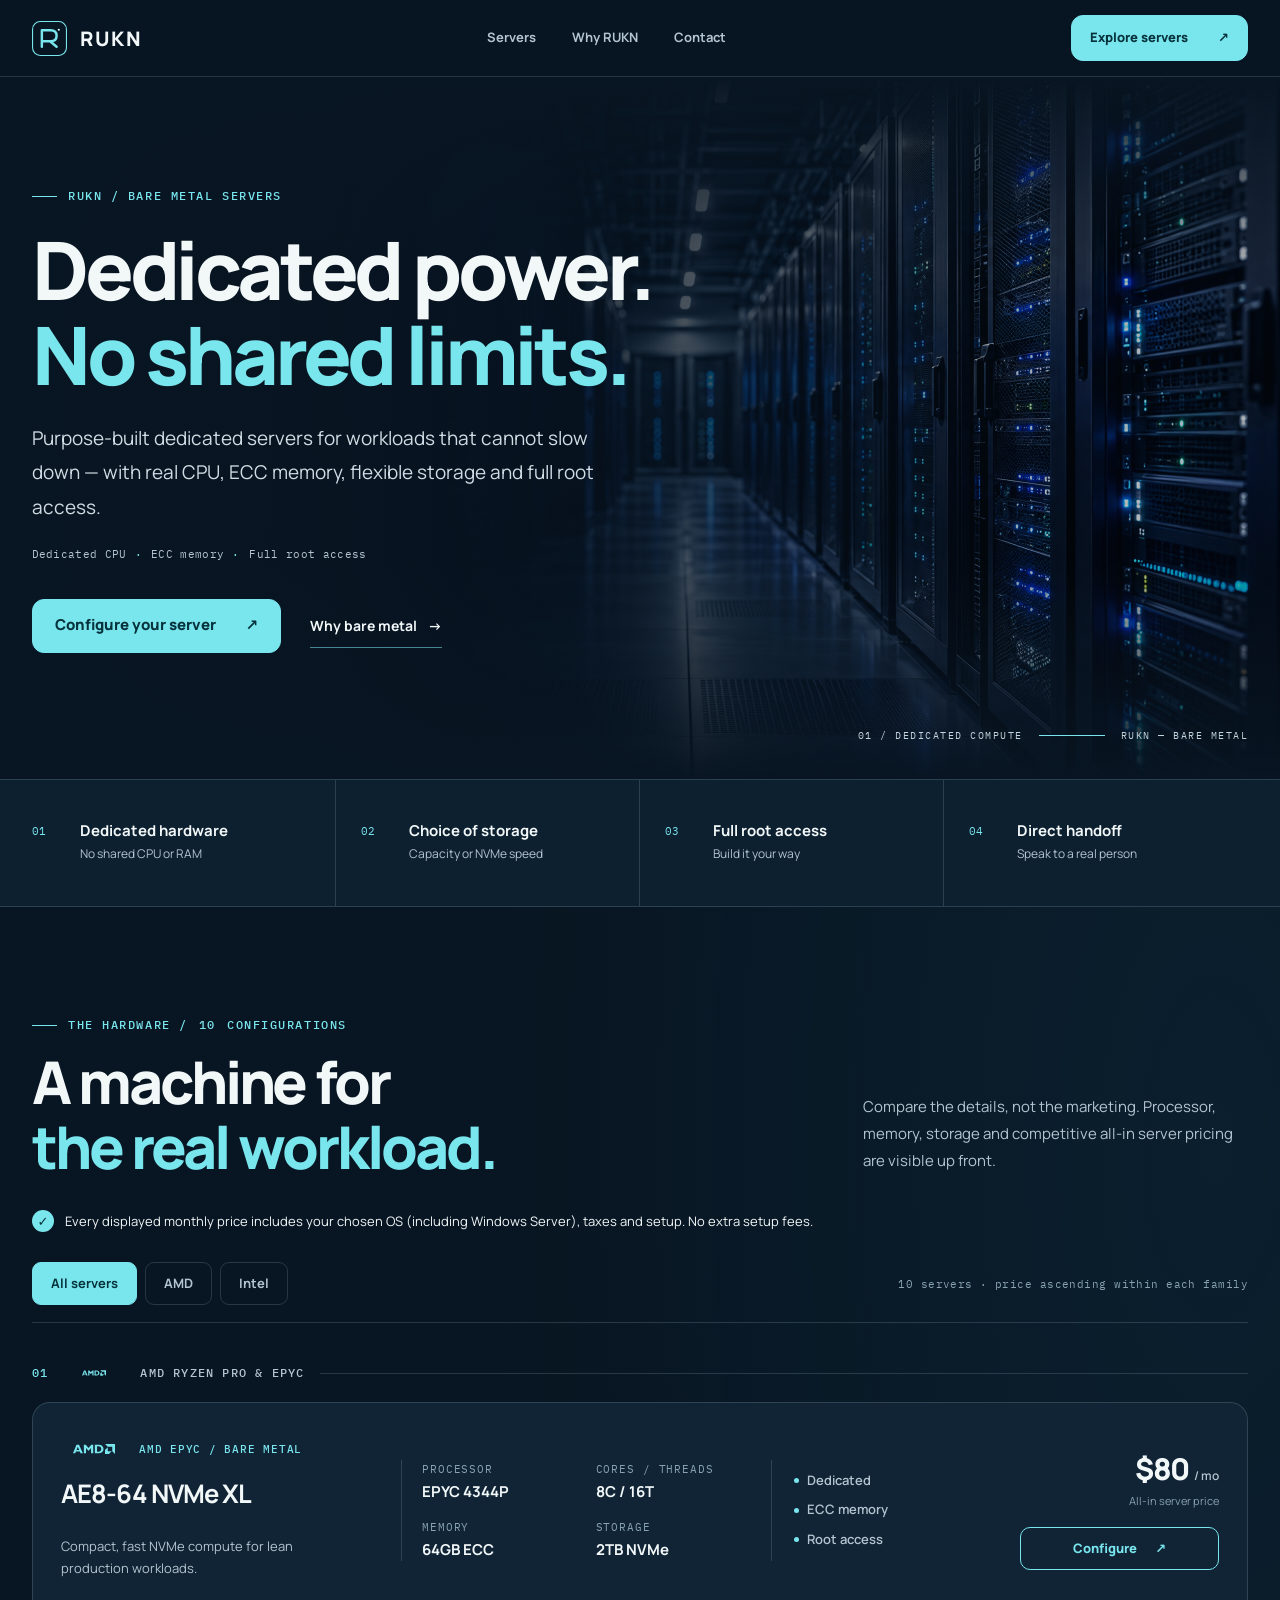
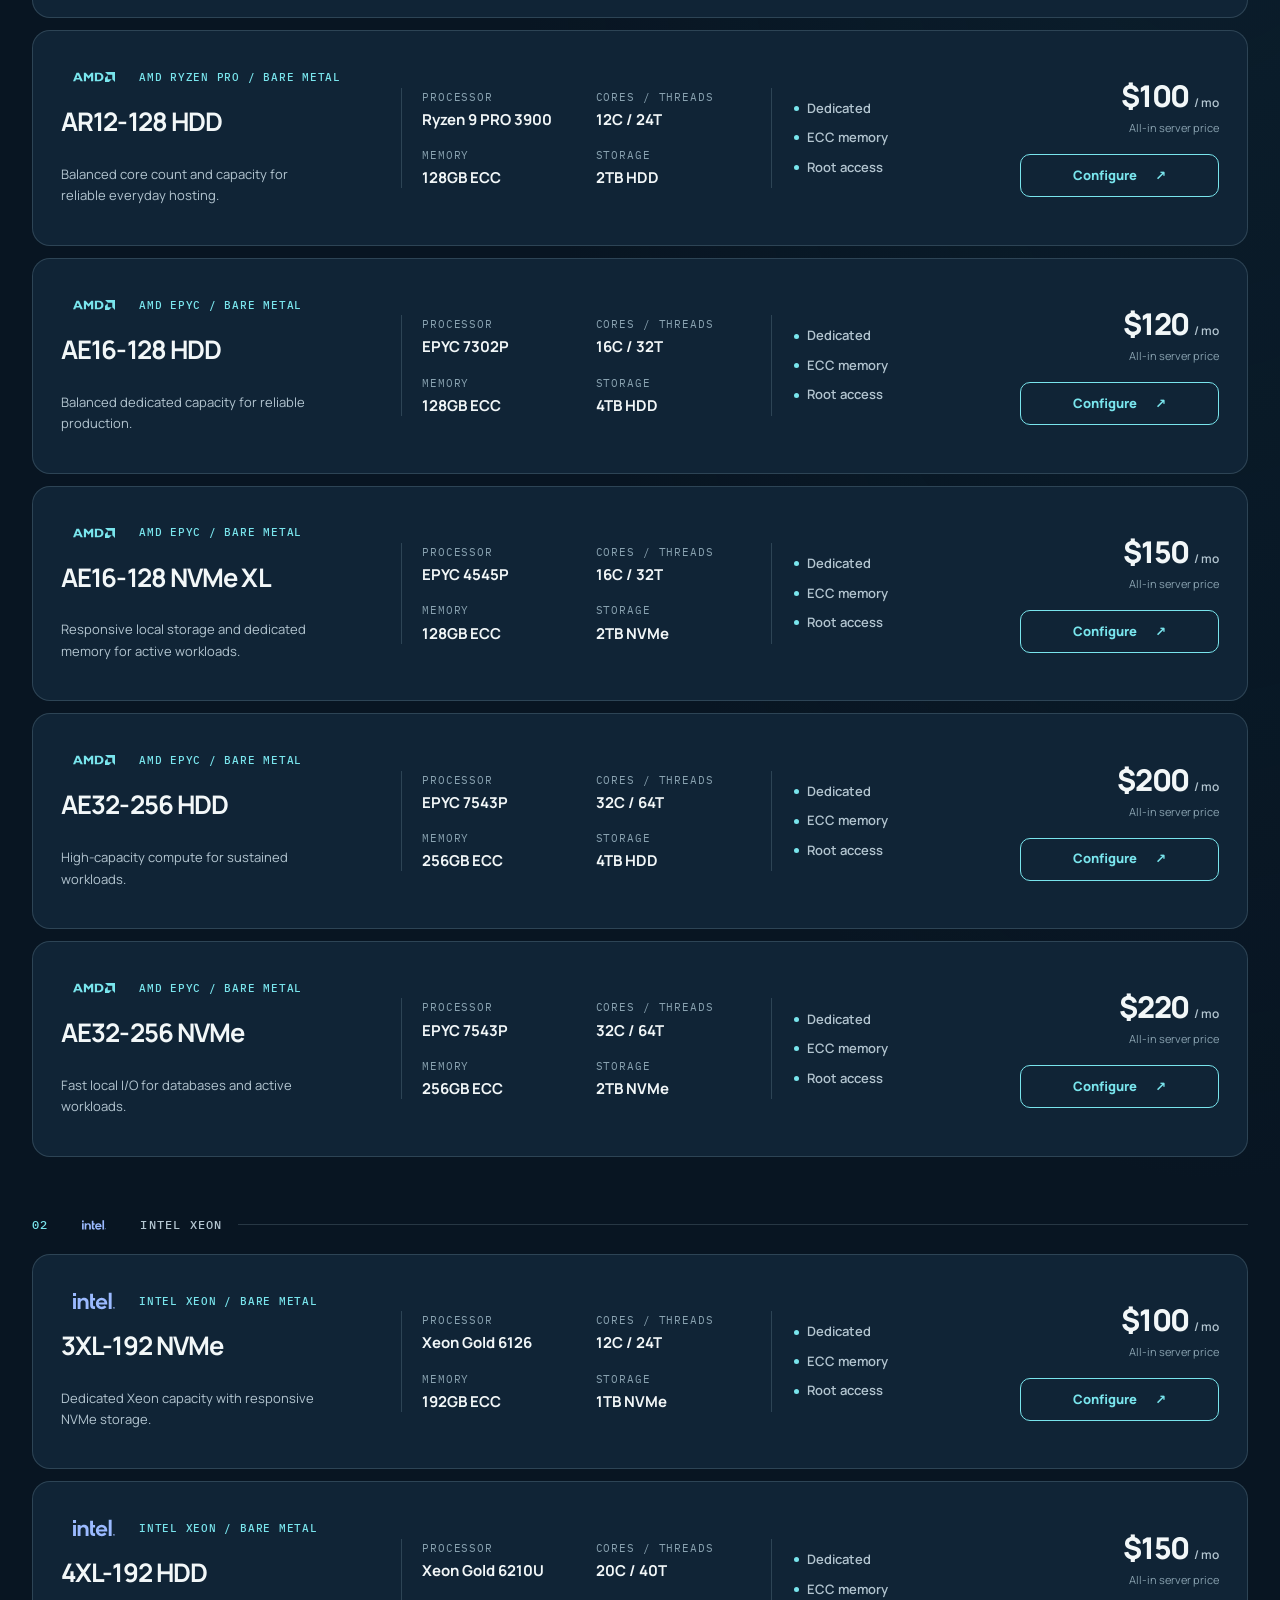
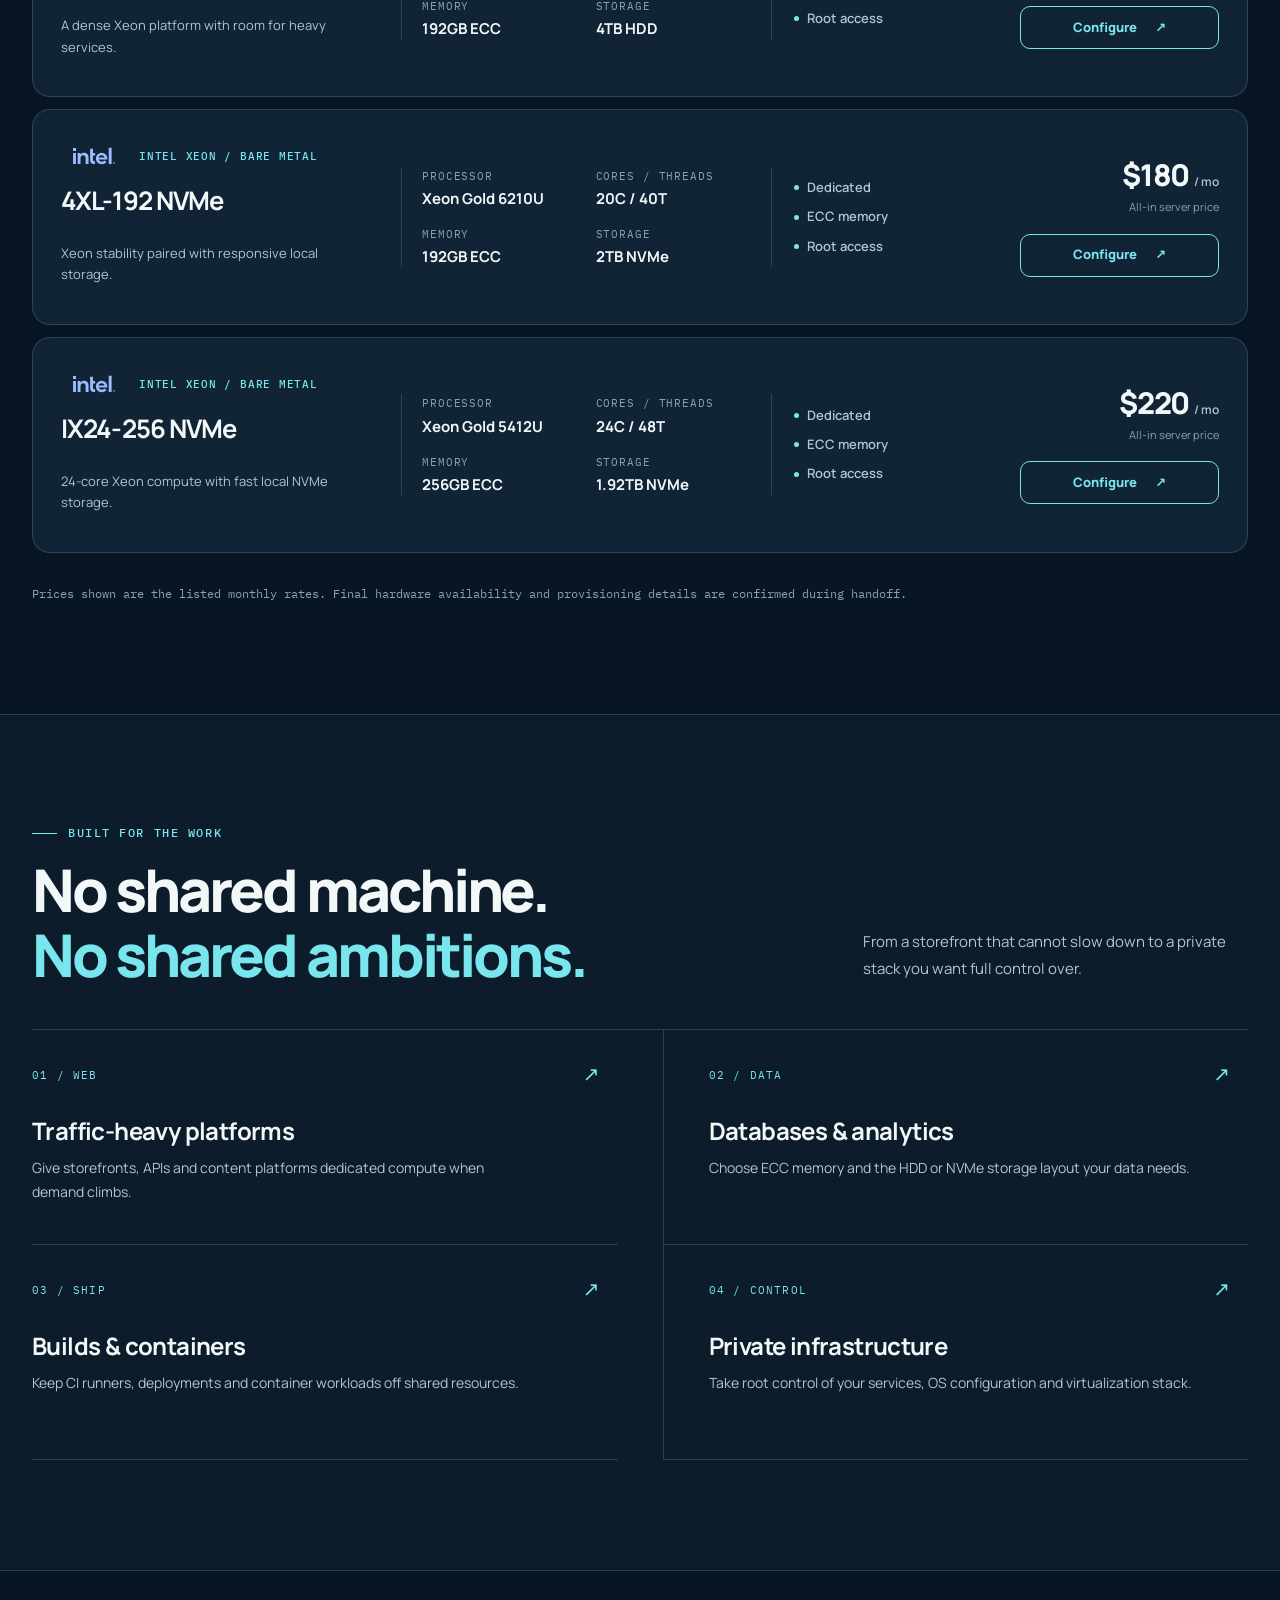
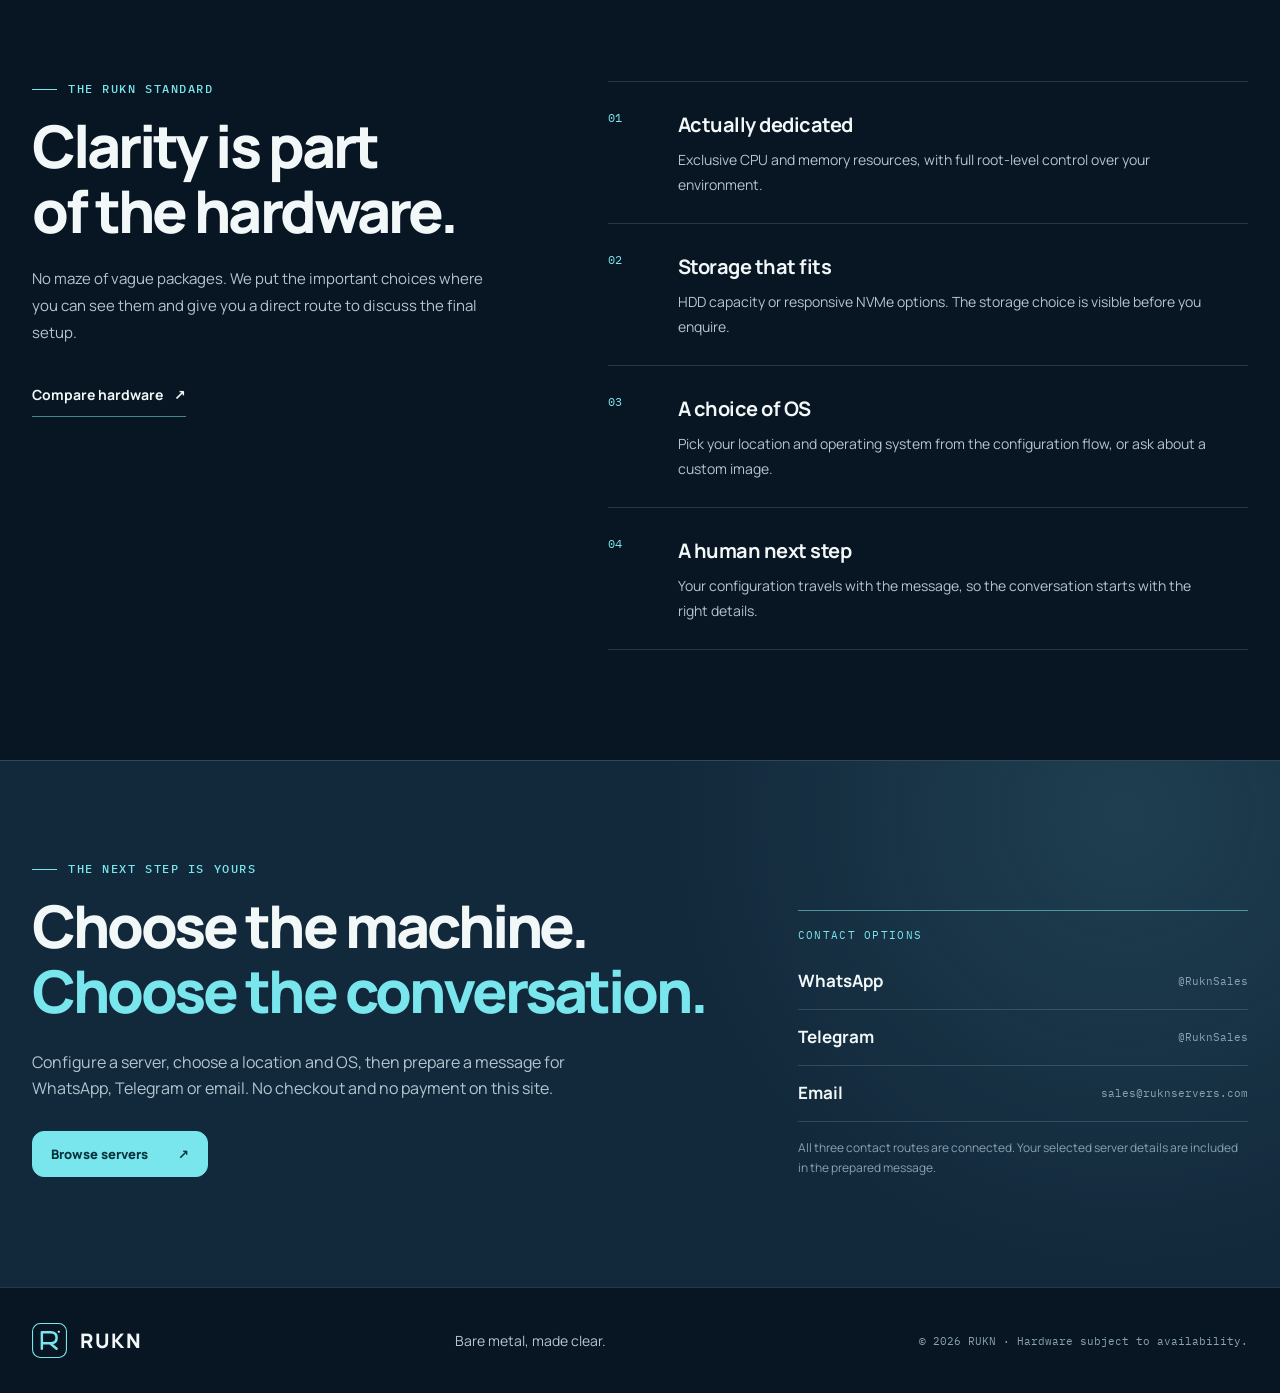
==== commit de8b08b0: "Update RUKN sales email" ====
--- a/index.html
+++ b/index.html
@@ -36,7 +36,7 @@
     "url": "https://ruknservers.com/",
     "description": "Dedicated bare metal servers with AMD and Intel CPUs, ECC RAM, NVMe storage, full root access and direct sales contact.",
     "logo": "https://ruknservers.com/assets/icons/rukn-mark.svg",
-    "email": "mailto:Sales@Ruknservers.com",
+    "email": "mailto:sales@ruknservers.com",
     "sameAs": ["https://t.me/RuknSales", "https://wa.me/RuknSales"]
   }
   </script>
@@ -100,7 +100,7 @@
 
     <section class="standard-section section" id="standard" aria-labelledby="standard-title"><div class="container standard-layout"><div class="standard-intro"><div class="eyebrow">THE RUKN STANDARD</div><h2 id="standard-title">Clarity is part<br>of the hardware.</h2><p>No maze of vague packages. We put the important choices where you can see them and give you a direct route to discuss the final setup.</p><a class="inline-link" href="#servers">Compare hardware <span aria-hidden="true">↗</span></a></div><div class="standard-list"><article><span>01</span><div><h3>Actually dedicated</h3><p>Exclusive CPU and memory resources, with full root-level control over your environment.</p></div></article><article><span>02</span><div><h3>Storage that fits</h3><p>HDD capacity or responsive NVMe options. The storage choice is visible before you enquire.</p></div></article><article><span>03</span><div><h3>A choice of OS</h3><p>Pick your location and operating system from the configuration flow, or ask about a custom image.</p></div></article><article><span>04</span><div><h3>A human next step</h3><p>Your configuration travels with the message, so the conversation starts with the right details.</p></div></article></div></div></section>
 
-    <section class="contact-section" id="contact" aria-labelledby="contact-title"><div class="container contact-layout"><div><div class="eyebrow">THE NEXT STEP IS YOURS</div><h2 id="contact-title">Choose the machine.<br><em>Choose the conversation.</em></h2><p>Configure a server, choose a location and OS, then prepare a message for WhatsApp, Telegram or email. No checkout and no payment on this site.</p><a class="button-primary" href="#servers">Browse servers <span aria-hidden="true">↗</span></a></div><div class="contact-rail"><span class="contact-rail-title">CONTACT OPTIONS</span><div class="contact-route">WhatsApp <span>@RuknSales</span></div><div class="contact-route">Telegram <span>@RuknSales</span></div><div class="contact-route">Email <span>Sales@Ruknservers.com</span></div><small>All three contact routes are connected. Your selected server details are included in the prepared message.</small></div></div></section>
+    <section class="contact-section" id="contact" aria-labelledby="contact-title"><div class="container contact-layout"><div><div class="eyebrow">THE NEXT STEP IS YOURS</div><h2 id="contact-title">Choose the machine.<br><em>Choose the conversation.</em></h2><p>Configure a server, choose a location and OS, then prepare a message for WhatsApp, Telegram or email. No checkout and no payment on this site.</p><a class="button-primary" href="#servers">Browse servers <span aria-hidden="true">↗</span></a></div><div class="contact-rail"><span class="contact-rail-title">CONTACT OPTIONS</span><div class="contact-route">WhatsApp <span>@RuknSales</span></div><div class="contact-route">Telegram <span>@RuknSales</span></div><div class="contact-route">Email <span>sales@ruknservers.com</span></div><small>All three contact routes are connected. Your selected server details are included in the prepared message.</small></div></div></section>
   </main>
   <footer class="site-footer"><div class="container footer-inner"><a class="brand" href="#top" aria-label="RUKN, back to top"><span class="brand-mark" aria-hidden="true"><img src="/assets/icons/rukn-mark.svg?v=2" alt="" width="35" height="35"></span><span class="brand-word">RUKN</span></a><p>Bare metal, made clear.</p><small>© 2026 RUKN · Hardware subject to availability.</small></div></footer>
 
@@ -119,7 +119,7 @@
     </fieldset>
     <fieldset class="order-fieldset" id="osField"><legend><span>02</span> Operating system</legend><p class="field-help">Tap an OS to select it, then choose a version if needed.</p><input type="hidden" id="os" value=""><div class="os-choice" role="group" aria-label="Choose operating system"><div class="os-tile" data-os-family="Ubuntu"><button type="button" class="os-family-button" aria-pressed="false"><img src="/assets/icons/ubuntu.svg?v=2" alt="" width="24" height="24"><span>Ubuntu</span></button><select class="os-version-select" aria-label="Ubuntu version"><option>24.04 LTS</option><option>26.04 LTS</option></select></div><div class="os-tile" data-os-family="Debian"><button type="button" class="os-family-button" aria-pressed="false"><img src="/assets/icons/debian.svg?v=2" alt="" width="24" height="24"><span>Debian</span></button><select class="os-version-select" aria-label="Debian version"><option>12</option><option>13</option></select></div><div class="os-tile" data-os-family="AlmaLinux"><button type="button" class="os-family-button" aria-pressed="false"><img src="/assets/icons/almalinux.svg?v=2" alt="" width="24" height="24"><span>AlmaLinux</span></button><select class="os-version-select" aria-label="AlmaLinux version"><option>9</option></select></div><div class="os-tile" data-os-family="Windows"><button type="button" class="os-family-button" aria-pressed="false"><span class="windows-logo" aria-hidden="true"><i></i><i></i><i></i><i></i></span><span>Windows</span></button><select class="os-version-select" aria-label="Windows Server version"><option>Server 2025</option><option>Server 2022</option></select></div><button type="button" class="os-custom" data-os="Other / Custom" aria-pressed="false"><span class="os-custom-icon" aria-hidden="true">+</span><span>Other<small>Custom image</small></span></button></div></fieldset>
     <fieldset class="order-fieldset" id="channelField"><legend><span>03</span> Preferred contact</legend><div class="channel-choice" role="group" aria-label="Choose contact channel"><button class="channel-card" type="button" data-channel="whatsapp" aria-pressed="false"><span class="channel-icon whatsapp-icon" aria-hidden="true"><svg viewBox="0 0 24 24"><path d="M12 3a8.8 8.8 0 0 0-7.6 13.3L3 21l4.9-1.3A9 9 0 1 0 12 3Z"/><path d="M8.4 8.2c.2-.3.4-.3.7.1l.6 1.4c.1.2.1.4-.1.6l-.5.6c.6 1.1 1.5 2 2.6 2.6l.6-.5c.2-.2.4-.2.6-.1l1.4.6c.3.1.4.3.4.5v.5c0 .3-.1.5-.3.7-.3.3-.8.5-1.3.5-1.1 0-2.8-.8-4.1-2.1s-2.1-3-2.1-4.1c0-.5.2-1 .5-1.3Z"/></svg></span><strong>WhatsApp</strong><small>Direct message</small></button><button class="channel-card" type="button" data-channel="telegram" aria-pressed="false"><span class="channel-icon telegram-icon" aria-hidden="true"><svg viewBox="0 0 24 24"><path d="m21 4-17.5 6.8c-.8.3-.8 1.4 0 1.7l4.3 1.4 1.7 5.4c.2.7 1.1.9 1.6.4l2.4-2.4 4.5 3.3c.6.4 1.4.1 1.6-.6L22 5.2c.2-.8-.4-1.5-1-1.2Z"/><path d="m8 13.9 8.7-6.1"/></svg></span><strong>Telegram</strong><small>Direct message</small></button><button class="channel-card" type="button" data-channel="email" aria-pressed="false"><span class="channel-icon email-icon" aria-hidden="true">✉</span><strong>Email</strong><small>Open email draft</small></button></div></fieldset>
-    <div class="order-bottom"><div class="order-mini-summary"><span id="summaryServer">Server</span><small id="selectionSummary">Choose your location, OS and contact</small></div><p class="form-error" id="formError" role="alert"></p><button class="dialog-submit" type="button" id="sendOrder" disabled>Choose a contact method <span aria-hidden="true">↗</span></button><div class="form-success" id="formSuccess" role="status" aria-live="polite"></div><p class="contact-note">Select a channel to continue · WhatsApp @RuknSales · Telegram @RuknSales · Sales@Ruknservers.com</p></div>
+    <div class="order-bottom"><div class="order-mini-summary"><span id="summaryServer">Server</span><small id="selectionSummary">Choose your location, OS and contact</small></div><p class="form-error" id="formError" role="alert"></p><button class="dialog-submit" type="button" id="sendOrder" disabled>Choose a contact method <span aria-hidden="true">↗</span></button><div class="form-success" id="formSuccess" role="status" aria-live="polite"></div><p class="contact-note">Select a channel to continue · WhatsApp @RuknSales · Telegram @RuknSales · sales@ruknservers.com</p></div>
   </div></dialog>
 </body>
 </html>
